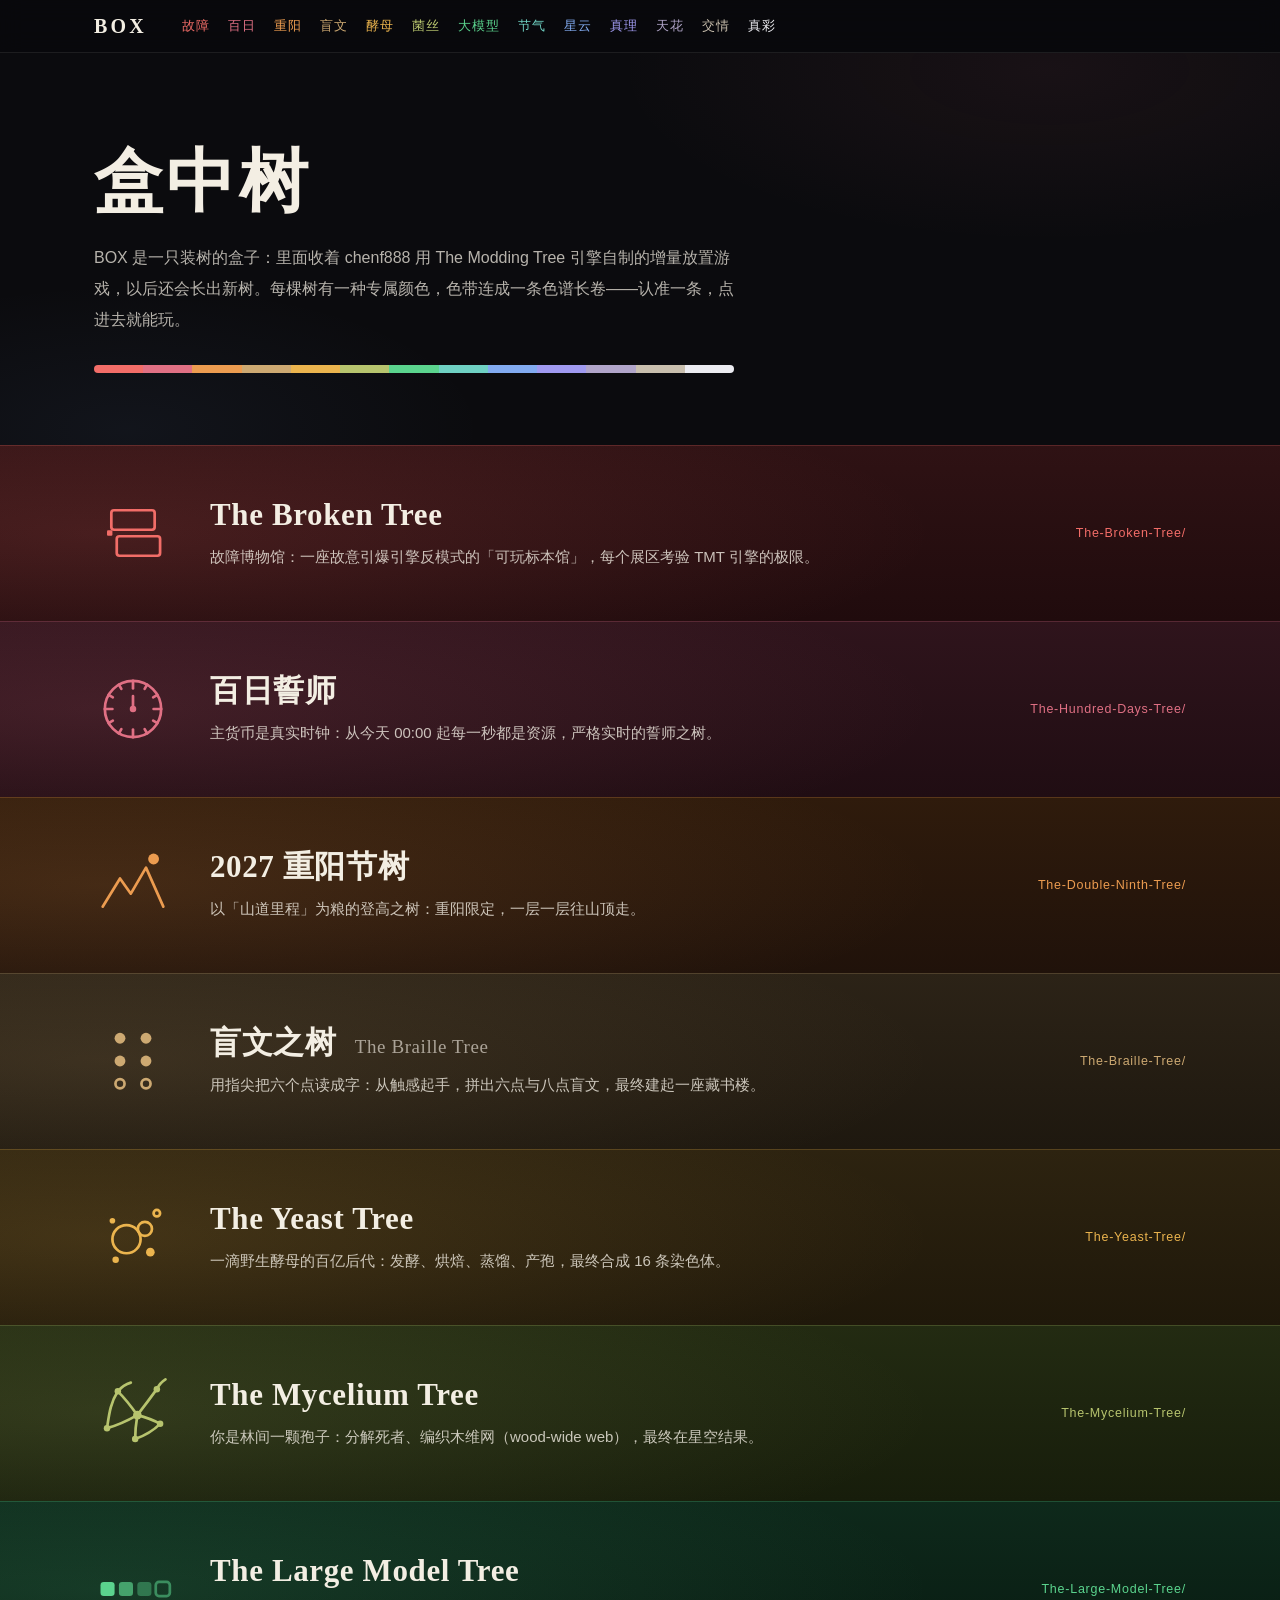
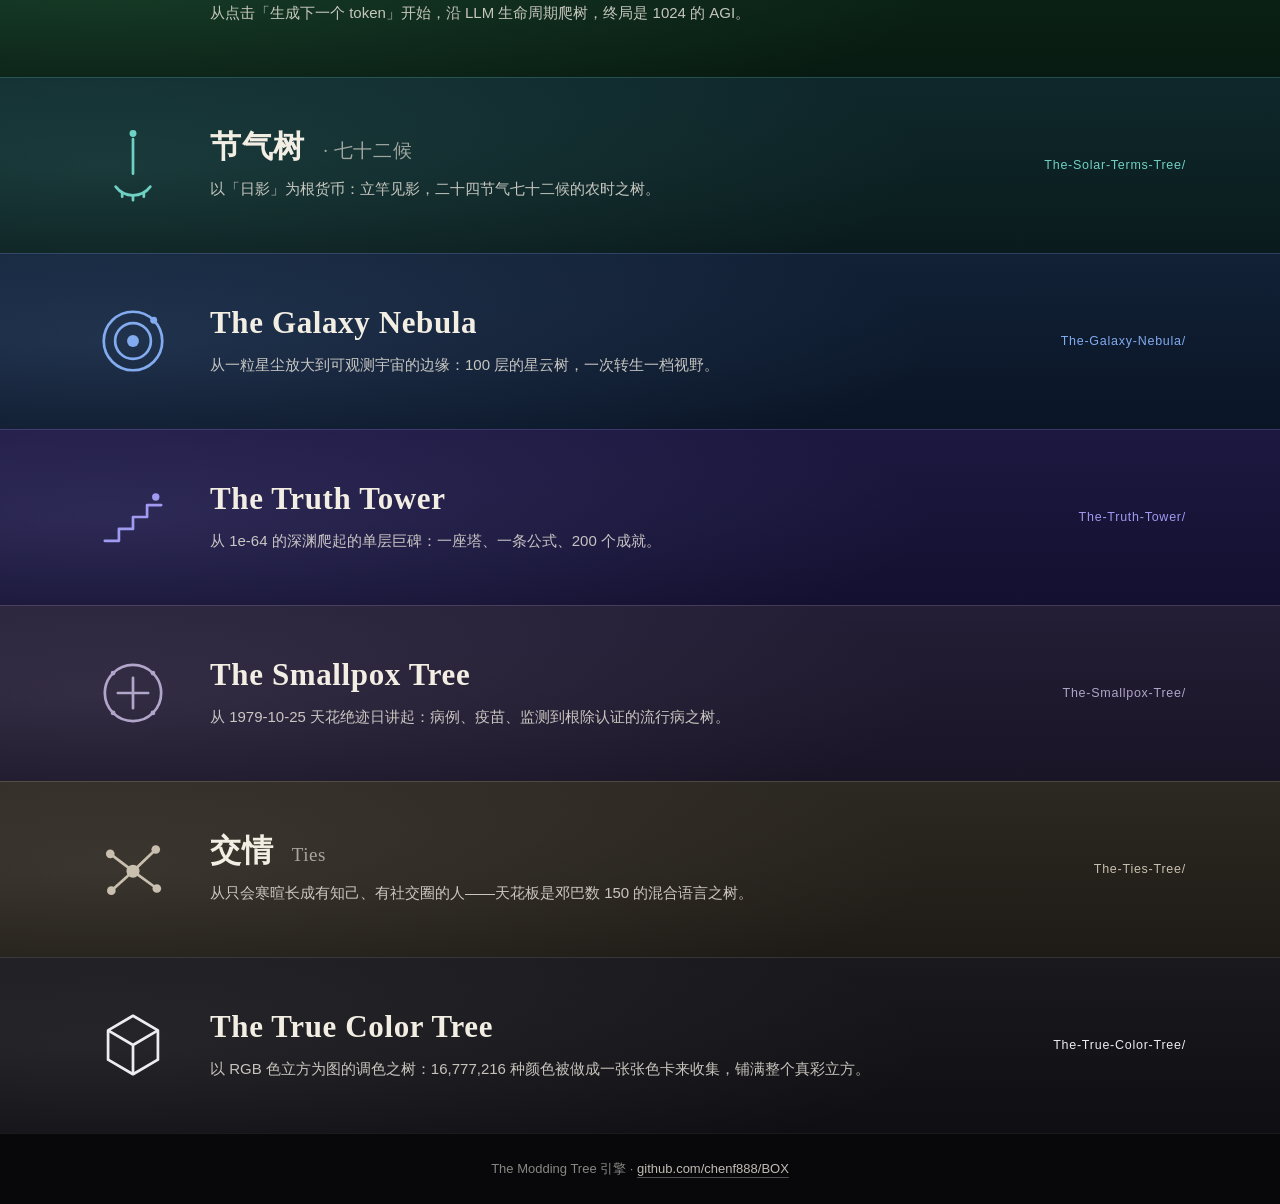
==== docs/index.html @ 4b1ca362 "Add navigation to the repository." ====
<!DOCTYPE html>
<html lang="zh-CN">
<head>
<meta charset="UTF-8">
<meta name="viewport" content="width=device-width, initial-scale=1">
<title>BOX · 盒中树</title>
<style>
  :root{
    --cream:#F3EEE3;
    --cream-80:rgba(243,238,227,.8);
    --cream-62:rgba(243,238,227,.62);
    --serif:Georgia,"Songti SC","STSong","SimSun",serif;
    --sans:"PingFang SC","Microsoft YaHei",sans-serif;
  }
  *{box-sizing:border-box}
  html{scroll-behavior:smooth}
  body{margin:0;background:#0B0B0E;color:var(--cream);font:400 16px/1.65 var(--sans);-webkit-font-smoothing:antialiased}
  a{color:inherit;text-decoration:none}
  .wrap{max-width:1180px;margin:0 auto;padding:0 44px}

  /* ── 顶部窄导航：BOX + 各树锚点，每项用该树色，排成一条迷你色谱 ── */
  .topnav{position:sticky;top:0;z-index:30;background:rgba(9,9,12,.86);-webkit-backdrop-filter:blur(12px);backdrop-filter:blur(12px);border-bottom:1px solid rgba(243,238,227,.09)}
  .topnav .wrap{display:flex;flex-wrap:wrap;align-items:center;padding-top:4px;padding-bottom:4px}
  .brand{font:600 20px/1 var(--serif);letter-spacing:.16em;padding:12px 18px 12px 0;margin-right:8px}
  .nv{display:inline-flex;align-items:center;min-height:44px;padding:0 9px;font-size:12.5px;letter-spacing:.08em;color:var(--ac)}
  .nv:hover{text-decoration:underline;text-underline-offset:7px;text-decoration-thickness:1.5px}

  /* ── 页头 ── */
  .hero{padding:92px 0 72px;background:
    radial-gradient(52% 68% at 82% 4%,rgba(224,112,132,.065),transparent 65%),
    radial-gradient(45% 60% at 10% 96%,rgba(130,171,240,.06),transparent 62%)}
  .hero h1{margin:0 0 22px;font:600 clamp(46px,5.4vw,78px)/1.08 var(--serif);letter-spacing:.05em}
  .hero .lead{max-width:640px;margin:0 0 30px;font-size:16px;line-height:1.95;color:rgba(243,238,227,.74)}
  .pal{display:flex;height:8px;max-width:640px;border-radius:4px;overflow:hidden}
  .pal i{flex:1;background:var(--ac)}

  /* ── 色谱长卷：全宽氛围带 ── */
  .band{position:relative;display:block;scroll-margin-top:70px;
    background:
      radial-gradient(105% 150% at 8% 50%,var(--glow),transparent 62%),
      linear-gradient(180deg,var(--bg1),var(--bg2));
    box-shadow:inset 0 1px 0 var(--edge)}
  .band::after{content:"";position:absolute;inset:0;opacity:0;transition:opacity .28s;
    background:linear-gradient(180deg,rgba(255,255,255,.06),rgba(255,255,255,0) 50%)}
  .band:hover::after,.band:focus-visible::after{opacity:1}
  .band:focus-visible{outline:2px solid var(--ac);outline-offset:-2px}
  .band .wrap{position:relative;z-index:1;display:flex;align-items:center;gap:38px;min-height:176px;padding-top:32px;padding-bottom:32px}
  .glyph{flex:none;width:78px;height:78px;color:var(--ac)}
  .glyph svg{display:block;width:100%;height:100%}
  .band .body{flex:1;min-width:0}
  .tt{display:block;margin:0;font:600 31px/1.22 var(--serif);letter-spacing:.02em;transition:color .25s}
  .band:hover .tt{color:var(--ac)}
  .tt .en{font-size:19px;font-weight:400;color:var(--cream-62);letter-spacing:.03em;margin-left:10px}
  .intro{display:block;max-width:700px;margin:9px 0 0;font-size:15px;line-height:1.8;color:var(--cream-80);overflow-wrap:break-word}
  .dir{flex:none;margin-left:14px;font-size:12.5px;letter-spacing:.06em;color:var(--ac)}

  /* ── 页脚 ── */
  .footer{border-top:1px solid rgba(243,238,227,.08);background:#08080B;padding:24px 0;text-align:center;font-size:13px;color:rgba(243,238,227,.55)}
  .footer a{color:rgba(243,238,227,.78);text-decoration:underline;text-underline-offset:4px;text-decoration-color:rgba(243,238,227,.3)}
  .footer a:hover{color:#fff}

  /* ── 各树专属色：--ac 树色 accent，--bg1/--bg2 深色变体底，--glow 氛围光 ── */
  .t-broken  {--ac:#F26D68;--bg1:#2F1214;--bg2:#200B0D;--glow:rgba(242,109,104,.16);--edge:rgba(242,109,104,.22)}
  .t-hundred {--ac:#E07084;--bg1:#2F141C;--bg2:#200D13;--glow:rgba(224,112,132,.15);--edge:rgba(224,112,132,.22)}
  .t-ninth   {--ac:#EC9C50;--bg1:#2F1B0C;--bg2:#20120A;--glow:rgba(236,156,80,.15);--edge:rgba(236,156,80,.22)}
  .t-braille {--ac:#CDA972;--bg1:#2C2317;--bg2:#1E180F;--glow:rgba(205,169,114,.14);--edge:rgba(205,169,114,.22)}
  .t-yeast   {--ac:#EBB44E;--bg1:#2D2310;--bg2:#1F180A;--glow:rgba(235,180,78,.15);--edge:rgba(235,180,78,.22)}
  .t-myc     {--ac:#B7C46E;--bg1:#232B12;--bg2:#171D0B;--glow:rgba(183,196,110,.14);--edge:rgba(183,196,110,.22)}
  .t-llm     {--ac:#5BD48E;--bg1:#0E291B;--bg2:#081A11;--glow:rgba(91,212,142,.14);--edge:rgba(91,212,142,.22)}
  .t-terms   {--ac:#6FD1C3;--bg1:#0F282B;--bg2:#0A1B1D;--glow:rgba(111,209,195,.14);--edge:rgba(111,209,195,.22)}
  .t-nebula  {--ac:#82ABF0;--bg1:#122136;--bg2:#0A1526;--glow:rgba(130,171,240,.16);--edge:rgba(130,171,240,.22)}
  .t-truth   {--ac:#A09AF0;--bg1:#1C1840;--bg2:#131030;--glow:rgba(160,154,240,.16);--edge:rgba(160,154,240,.22)}
  .t-smallpox{--ac:#B1A5C9;--bg1:#241E36;--bg2:#191426;--glow:rgba(177,165,201,.14);--edge:rgba(177,165,201,.22)}
  .t-ties    {--ac:#C9BFAE;--bg1:#2C2822;--bg2:#1E1B16;--glow:rgba(201,191,174,.13);--edge:rgba(201,191,174,.2)}
  .t-true    {--ac:#ECECF1;--bg1:#19191E;--bg2:#0F0F13;--glow:rgba(236,236,241,.08);--edge:rgba(236,236,241,.12)}

  /* ── 375：符号缩到 46px，路径落到文字下方，导航换行 ── */
  @media (max-width:640px){
    .wrap{padding:0 20px}
    .hero{padding:60px 0 48px}
    .hero h1{font-size:44px;margin-bottom:16px}
    .hero .lead{font-size:14.5px;line-height:1.85;margin-bottom:24px}
    .brand{padding:10px 12px 10px 0;margin-right:2px;font-size:18px}
    .nv{padding:0 7px;font-size:12px}
    .band{scroll-margin-top:110px}
    .band .wrap{display:grid;grid-template-columns:46px 1fr;column-gap:18px;row-gap:8px;align-items:start;min-height:0;padding-top:26px;padding-bottom:26px}
    .glyph{width:46px;height:46px;grid-row:1;grid-column:1;align-self:center}
    .band .body{grid-row:1;grid-column:2}
    .tt{font-size:22px}
    .tt .en{font-size:14px;margin-left:8px}
    .intro{font-size:14px;margin-top:7px;line-height:1.75}
    .dir{grid-column:2;grid-row:2;margin-left:0}
  }
  @media (prefers-reduced-motion:reduce){
    html{scroll-behavior:auto}
    *{transition:none!important}
  }
</style>
</head>
<body>

<nav class="topnav">
  <div class="wrap">
    <span class="brand">BOX</span>
    <a class="nv t-broken"   href="#broken">故障</a>
    <a class="nv t-hundred"  href="#hundred">百日</a>
    <a class="nv t-ninth"    href="#double-ninth">重阳</a>
    <a class="nv t-braille"  href="#braille">盲文</a>
    <a class="nv t-yeast"    href="#yeast">酵母</a>
    <a class="nv t-myc"      href="#mycelium">菌丝</a>
    <a class="nv t-llm"      href="#large-model">大模型</a>
    <a class="nv t-terms"    href="#solar-terms">节气</a>
    <a class="nv t-nebula"   href="#galaxy">星云</a>
    <a class="nv t-truth"    href="#truth-tower">真理</a>
    <a class="nv t-smallpox" href="#smallpox">天花</a>
    <a class="nv t-ties"     href="#ties">交情</a>
    <a class="nv t-true"     href="#true-color">真彩</a>
  </div>
</nav>

<main>
  <header class="hero">
    <div class="wrap">
      <h1>盒中树</h1>
      <p class="lead">BOX 是一只装树的盒子：里面收着 chenf888 用 The Modding Tree 引擎自制的增量放置游戏，以后还会长出新树。每棵树有一种专属颜色，色带连成一条色谱长卷——认准一条，点进去就能玩。</p>
      <div class="pal" aria-hidden="true">
        <i class="t-broken"></i><i class="t-hundred"></i><i class="t-ninth"></i><i class="t-braille"></i><i class="t-yeast"></i><i class="t-myc"></i><i class="t-llm"></i><i class="t-terms"></i><i class="t-nebula"></i><i class="t-truth"></i><i class="t-smallpox"></i><i class="t-ties"></i><i class="t-true"></i>
      </div>
    </div>
  </header>

  <a class="band t-broken" id="broken" href="The-Broken-Tree/">
    <div class="wrap">
      <span class="glyph" aria-hidden="true">
        <svg viewBox="0 0 72 72"><g fill="none" stroke="currentColor" stroke-width="2.5" stroke-linejoin="round"><rect x="16" y="15" width="40" height="18" rx="2.5"/><rect x="21" y="39" width="40" height="18" rx="2.5"/></g><rect x="12" y="33.5" width="5" height="5" rx="1" fill="currentColor"/></svg>
      </span>
      <span class="body">
        <span class="tt">The Broken Tree</span>
        <span class="intro">故障博物馆：一座故意引爆引擎反模式的「可玩标本馆」，每个展区考验 TMT 引擎的极限。</span>
      </span>
      <span class="dir">The-Broken-Tree/</span>
    </div>
  </a>

  <a class="band t-hundred" id="hundred" href="The-Hundred-Days-Tree/">
    <div class="wrap">
      <span class="glyph" aria-hidden="true">
        <svg viewBox="0 0 72 72"><g fill="none" stroke="currentColor" stroke-width="2.5" stroke-linecap="round"><circle cx="36" cy="36" r="26"/><line x1="36" y1="10" x2="36" y2="17"/><line x1="62" y1="36" x2="55" y2="36"/><line x1="36" y1="62" x2="36" y2="55"/><line x1="10" y1="36" x2="17" y2="36"/><line x1="36" y1="10" x2="36" y2="14.5" transform="rotate(30 36 36)"/><line x1="36" y1="10" x2="36" y2="14.5" transform="rotate(60 36 36)"/><line x1="36" y1="10" x2="36" y2="14.5" transform="rotate(120 36 36)"/><line x1="36" y1="10" x2="36" y2="14.5" transform="rotate(150 36 36)"/><line x1="36" y1="10" x2="36" y2="14.5" transform="rotate(210 36 36)"/><line x1="36" y1="10" x2="36" y2="14.5" transform="rotate(240 36 36)"/><line x1="36" y1="10" x2="36" y2="14.5" transform="rotate(300 36 36)"/><line x1="36" y1="10" x2="36" y2="14.5" transform="rotate(330 36 36)"/><line x1="36" y1="36" x2="36" y2="24"/></g><circle cx="36" cy="36" r="3" fill="currentColor"/></svg>
      </span>
      <span class="body">
        <span class="tt">百日誓师</span>
        <span class="intro">主货币是真实时钟：从今天 00:00 起每一秒都是资源，严格实时的誓师之树。</span>
      </span>
      <span class="dir">The-Hundred-Days-Tree/</span>
    </div>
  </a>

  <a class="band t-ninth" id="double-ninth" href="The-Double-Ninth-Tree/">
    <div class="wrap">
      <span class="glyph" aria-hidden="true">
        <svg viewBox="0 0 72 72"><path d="M8 56 L24 30 L34 44 L48 20 L64 56" fill="none" stroke="currentColor" stroke-width="2.5" stroke-linecap="round" stroke-linejoin="round"/><circle cx="55" cy="12" r="5" fill="currentColor"/></svg>
      </span>
      <span class="body">
        <span class="tt">2027 重阳节树</span>
        <span class="intro">以「山道里程」为粮的登高之树：重阳限定，一层一层往山顶走。</span>
      </span>
      <span class="dir">The-Double-Ninth-Tree/</span>
    </div>
  </a>

  <a class="band t-braille" id="braille" href="The-Braille-Tree/">
    <div class="wrap">
      <span class="glyph" aria-hidden="true">
        <svg viewBox="0 0 72 72"><g fill="currentColor"><circle cx="24" cy="15" r="5"/><circle cx="48" cy="15" r="5"/><circle cx="24" cy="36" r="5"/><circle cx="48" cy="36" r="5"/></g><g fill="none" stroke="currentColor" stroke-width="2.5"><circle cx="24" cy="57" r="4.2"/><circle cx="48" cy="57" r="4.2"/></g></svg>
      </span>
      <span class="body">
        <span class="tt">盲文之树 <span class="en">The Braille Tree</span></span>
        <span class="intro">用指尖把六个点读成字：从触感起手，拼出六点与八点盲文，最终建起一座藏书楼。</span>
      </span>
      <span class="dir">The-Braille-Tree/</span>
    </div>
  </a>

  <a class="band t-yeast" id="yeast" href="The-Yeast-Tree/">
    <div class="wrap">
      <span class="glyph" aria-hidden="true">
        <svg viewBox="0 0 72 72"><g fill="none" stroke="currentColor" stroke-width="2.5"><circle cx="30" cy="38" r="13"/><circle cx="47" cy="28.5" r="6.5"/><circle cx="58" cy="14" r="3"/></g><g fill="currentColor"><circle cx="52" cy="50" r="4"/><circle cx="20" cy="57" r="3"/><circle cx="17" cy="21" r="2.6"/></g></svg>
      </span>
      <span class="body">
        <span class="tt">The Yeast Tree</span>
        <span class="intro">一滴野生酵母的百亿后代：发酵、烘焙、蒸馏、产孢，最终合成 16 条染色体。</span>
      </span>
      <span class="dir">The-Yeast-Tree/</span>
    </div>
  </a>

  <a class="band t-myc" id="mycelium" href="The-Mycelium-Tree/">
    <div class="wrap">
      <span class="glyph" aria-hidden="true">
        <svg viewBox="0 0 72 72"><g fill="none" stroke="currentColor" stroke-width="2.5" stroke-linecap="round"><path d="M12 50 C14 37 15 27 22 16"/><path d="M12 50 Q24 47 40 38"/><path d="M22 16 Q31 25 40 38"/><path d="M40 38 Q50 25 58 14"/><path d="M40 38 Q52 41 61 46"/><path d="M61 46 Q52 55 38 60"/><path d="M38 60 Q38 50 40 38"/><path d="M22 16 Q27 10 34 8"/><path d="M58 14 Q61 8 66 5"/></g><g fill="currentColor"><circle cx="12" cy="50" r="3"/><circle cx="22" cy="16" r="3"/><circle cx="40" cy="38" r="4"/><circle cx="58" cy="14" r="3"/><circle cx="61" cy="46" r="3"/><circle cx="38" cy="60" r="3"/></g></svg>
      </span>
      <span class="body">
        <span class="tt">The Mycelium Tree</span>
        <span class="intro">你是林间一颗孢子：分解死者、编织木维网（wood-wide web），最终在星空结果。</span>
      </span>
      <span class="dir">The-Mycelium-Tree/</span>
    </div>
  </a>

  <a class="band t-llm" id="large-model" href="The-Large-Model-Tree/">
    <div class="wrap">
      <span class="glyph" aria-hidden="true">
        <svg viewBox="0 0 72 72"><g fill="currentColor"><rect x="6" y="29.5" width="13" height="13" rx="3"/><rect x="23" y="29.5" width="13" height="13" rx="3" opacity=".68"/><rect x="40" y="29.5" width="13" height="13" rx="3" opacity=".4"/></g><rect x="57" y="29.5" width="13" height="13" rx="3" fill="none" stroke="currentColor" stroke-width="2.5" opacity=".55"/></svg>
      </span>
      <span class="body">
        <span class="tt">The Large Model Tree</span>
        <span class="intro">从点击「生成下一个 token」开始，沿 LLM 生命周期爬树，终局是 1024 的 AGI。</span>
      </span>
      <span class="dir">The-Large-Model-Tree/</span>
    </div>
  </a>

  <a class="band t-terms" id="solar-terms" href="The-Solar-Terms-Tree/">
    <div class="wrap">
      <span class="glyph" aria-hidden="true">
        <svg viewBox="0 0 72 72"><circle cx="36" cy="7" r="3.2" fill="currentColor"/><g fill="none" stroke="currentColor" stroke-width="2.5" stroke-linecap="round"><path d="M36 12 V44"/><path d="M20 56 A20 20 0 0 0 52 56"/><path d="M26 61.3 V65.3 M36 64 V68.5 M46 61.3 V65.3"/></g></svg>
      </span>
      <span class="body">
        <span class="tt">节气树 <span class="en">· 七十二候</span></span>
        <span class="intro">以「日影」为根货币：立竿见影，二十四节气七十二候的农时之树。</span>
      </span>
      <span class="dir">The-Solar-Terms-Tree/</span>
    </div>
  </a>

  <a class="band t-nebula" id="galaxy" href="The-Galaxy-Nebula/">
    <div class="wrap">
      <span class="glyph" aria-hidden="true">
        <svg viewBox="0 0 72 72"><g fill="none" stroke="currentColor" stroke-width="2.5"><circle cx="36" cy="36" r="27"/><circle cx="36" cy="36" r="16.5"/></g><circle cx="36" cy="36" r="5.5" fill="currentColor"/><circle cx="55.1" cy="16.9" r="3.2" fill="currentColor"/></svg>
      </span>
      <span class="body">
        <span class="tt">The Galaxy Nebula</span>
        <span class="intro">从一粒星尘放大到可观测宇宙的边缘：100 层的星云树，一次转生一档视野。</span>
      </span>
      <span class="dir">The-Galaxy-Nebula/</span>
    </div>
  </a>

  <a class="band t-truth" id="truth-tower" href="The-Truth-Tower/">
    <div class="wrap">
      <span class="glyph" aria-hidden="true">
        <svg viewBox="0 0 72 72"><path d="M10 58 H23 V47 H36 V36 H49 V25 H62" fill="none" stroke="currentColor" stroke-width="2.5" stroke-linecap="round" stroke-linejoin="round"/><circle cx="57" cy="17.5" r="3.4" fill="currentColor"/></svg>
      </span>
      <span class="body">
        <span class="tt">The Truth Tower</span>
        <span class="intro">从 1e-64 的深渊爬起的单层巨碑：一座塔、一条公式、200 个成就。</span>
      </span>
      <span class="dir">The-Truth-Tower/</span>
    </div>
  </a>

  <a class="band t-smallpox" id="smallpox" href="The-Smallpox-Tree/">
    <div class="wrap">
      <span class="glyph" aria-hidden="true">
        <svg viewBox="0 0 72 72"><g fill="none" stroke="currentColor" stroke-width="2.5" stroke-linecap="round"><circle cx="36" cy="36" r="26"/><path d="M36 22 V50 M22 36 H50"/></g><g fill="currentColor"><circle cx="17.6" cy="17.6" r="2.2"/><circle cx="54.4" cy="17.6" r="2.2"/><circle cx="17.6" cy="54.4" r="2.2"/><circle cx="54.4" cy="54.4" r="2.2"/></g></svg>
      </span>
      <span class="body">
        <span class="tt">The Smallpox Tree</span>
        <span class="intro">从 1979-10-25 天花绝迹日讲起：病例、疫苗、监测到根除认证的流行病之树。</span>
      </span>
      <span class="dir">The-Smallpox-Tree/</span>
    </div>
  </a>

  <a class="band t-ties" id="ties" href="The-Ties-Tree/">
    <div class="wrap">
      <span class="glyph" aria-hidden="true">
        <svg viewBox="0 0 72 72"><g fill="none" stroke="currentColor" stroke-width="2.5" stroke-linecap="round"><path d="M36 38 L15 22 M36 38 L57 18 M36 38 L58 54 M36 38 L16 56"/></g><g fill="currentColor"><circle cx="36" cy="38" r="6"/><circle cx="15" cy="22" r="4"/><circle cx="57" cy="18" r="4"/><circle cx="58" cy="54" r="4"/><circle cx="16" cy="56" r="4"/></g></svg>
      </span>
      <span class="body">
        <span class="tt">交情 <span class="en">Ties</span></span>
        <span class="intro">从只会寒暄长成有知己、有社交圈的人——天花板是邓巴数 150 的混合语言之树。</span>
      </span>
      <span class="dir">The-Ties-Tree/</span>
    </div>
  </a>

  <a class="band t-true" id="true-color" href="The-True-Color-Tree/">
    <div class="wrap">
      <span class="glyph" aria-hidden="true">
        <svg viewBox="0 0 72 72"><g fill="none" stroke="currentColor" stroke-width="2.5" stroke-linejoin="round"><path d="M36 9 L59 22.5 V49.5 L36 63 L13 49.5 V22.5 Z"/><path d="M13 22.5 L36 36 L59 22.5 M36 36 V63"/></g></svg>
      </span>
      <span class="body">
        <span class="tt">The True Color Tree</span>
        <span class="intro">以 RGB 色立方为图的调色之树：16,777,216 种颜色被做成一张张色卡来收集，铺满整个真彩立方。</span>
      </span>
      <span class="dir">The-True-Color-Tree/</span>
    </div>
  </a>
</main>

<footer class="footer">
  <div class="wrap">The Modding Tree 引擎 · <a href="https://github.com/chenf888/BOX">github.com/chenf888/BOX</a></div>
</footer>

</body>
</html>
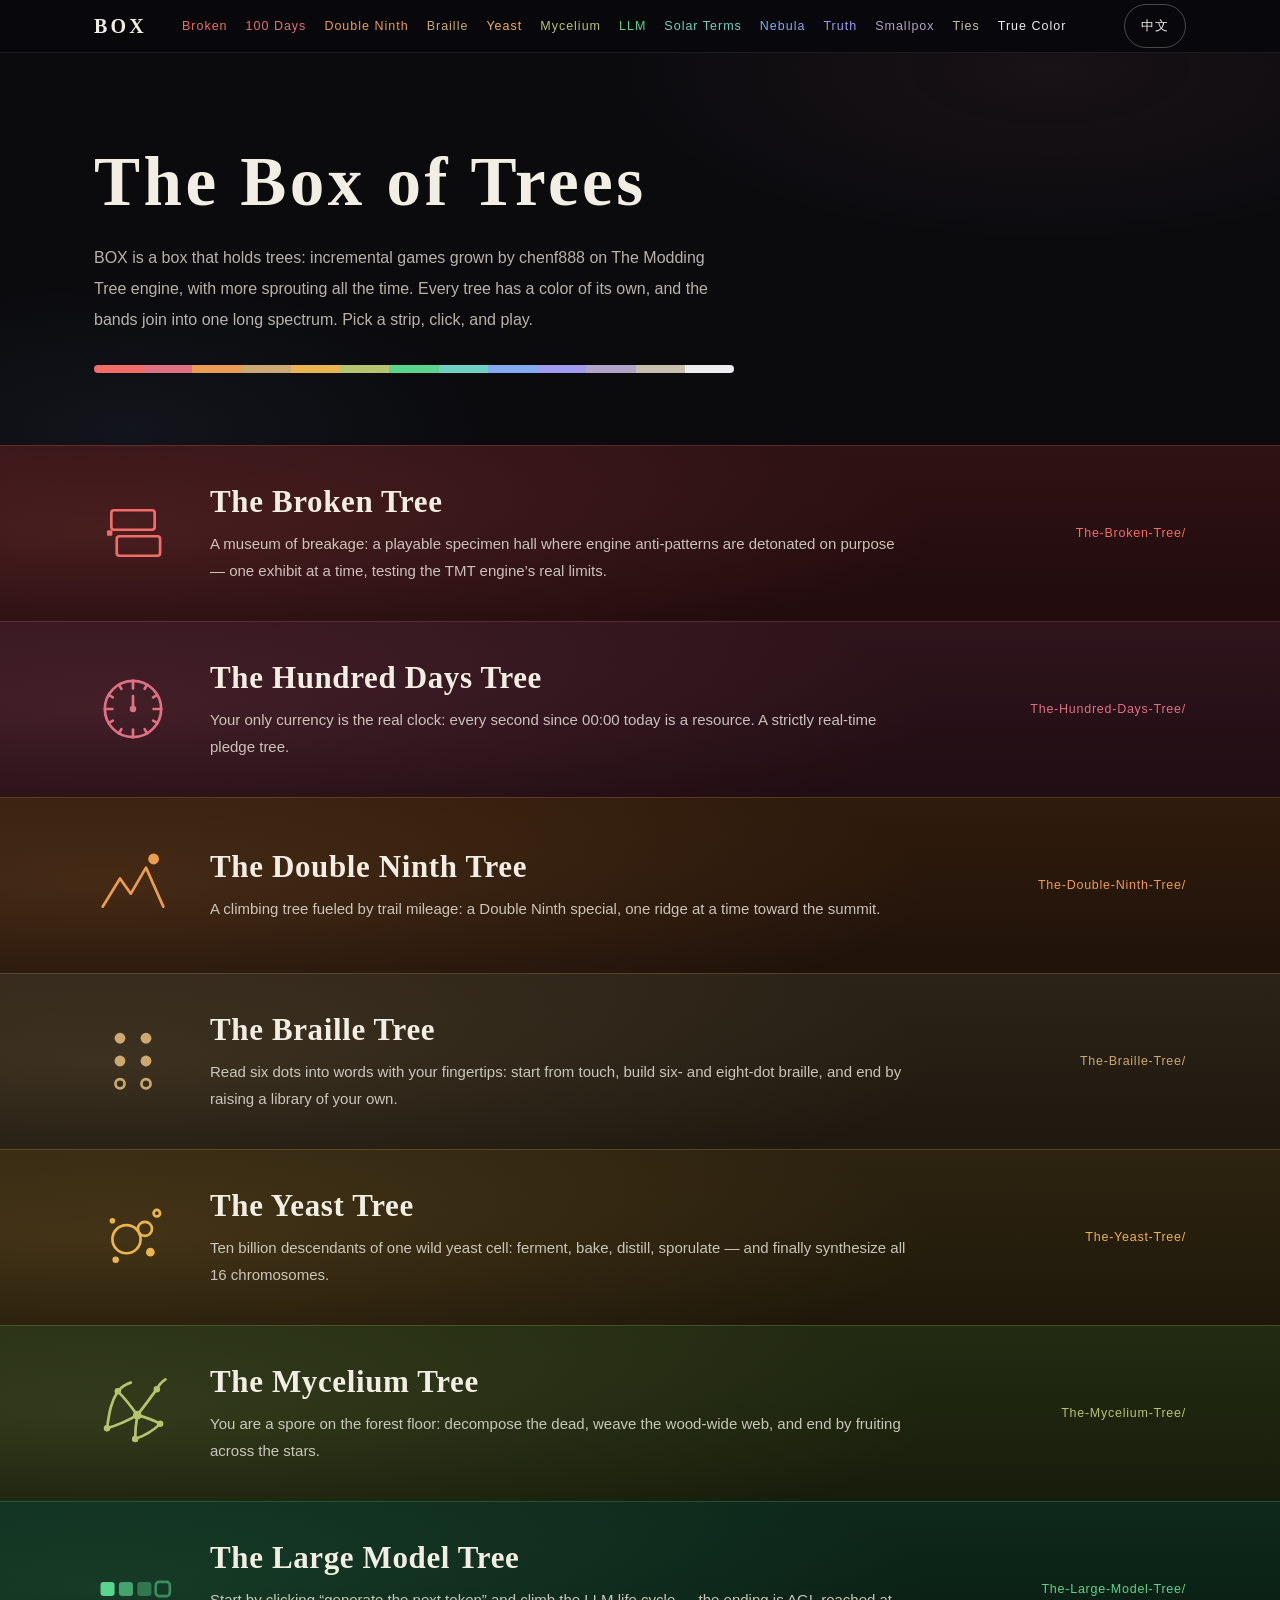
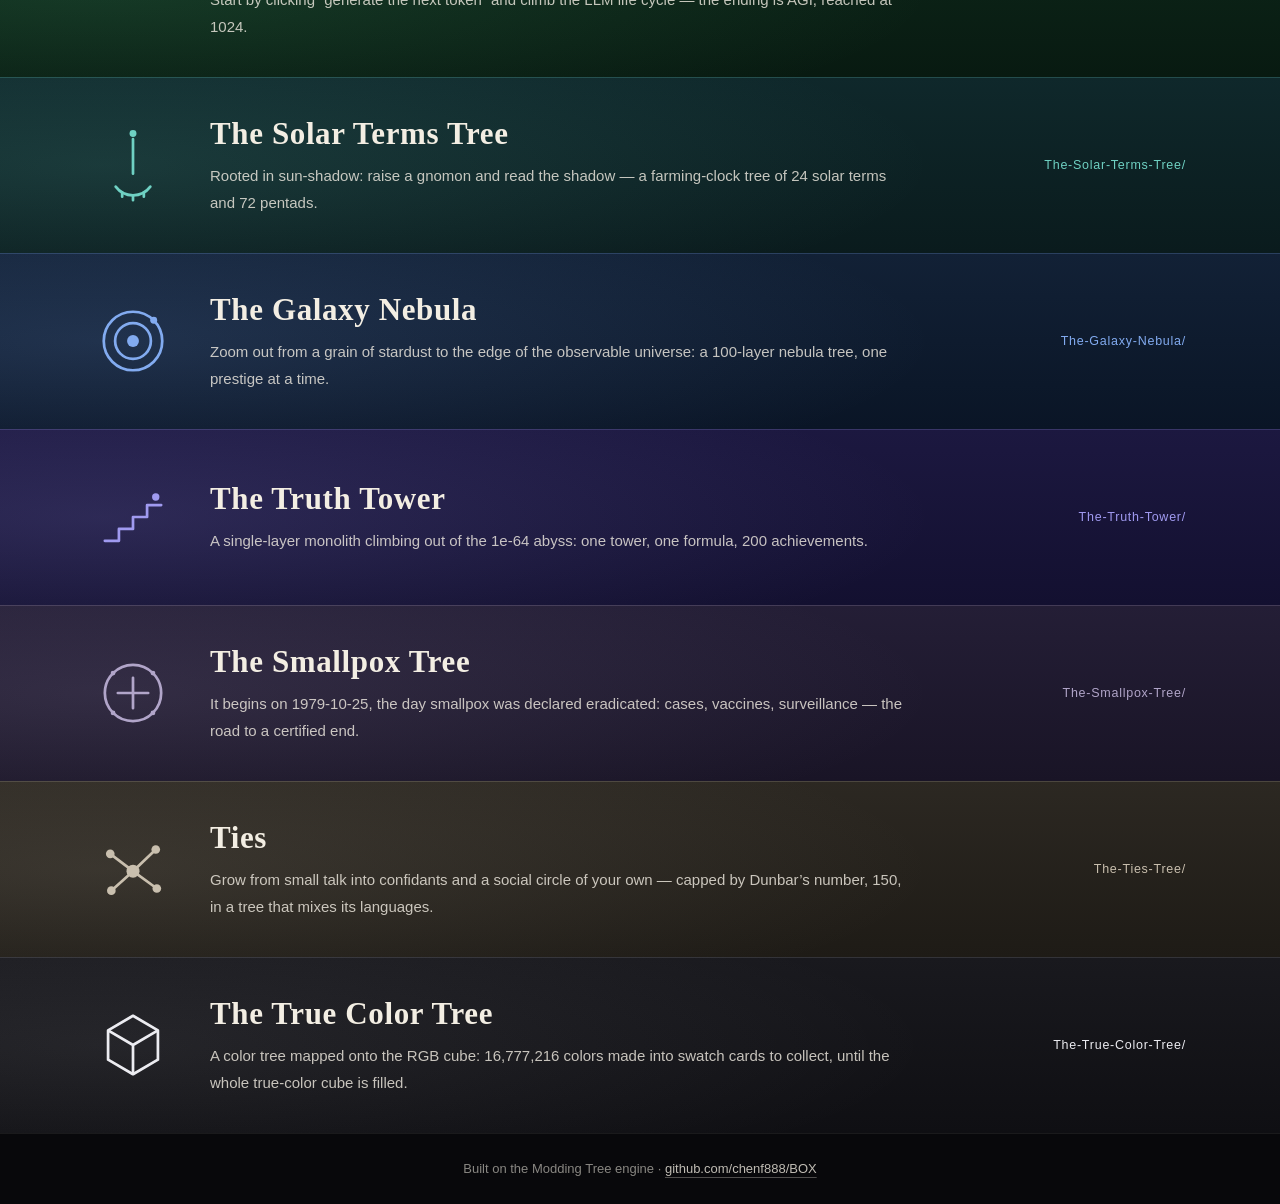
==== commit bd5ba6fb: "en" ====
--- a/docs/index.html
+++ b/docs/index.html
@@ -1,9 +1,10 @@
 <!DOCTYPE html>
-<html lang="zh-CN">
+<html lang="en">
 <head>
 <meta charset="UTF-8">
 <meta name="viewport" content="width=device-width, initial-scale=1">
-<title>BOX · 盒中树</title>
+<title>BOX · The Box of Trees</title>
+<script>(function(){var l=null;try{l=localStorage.getItem("box-lang")}catch(e){}document.documentElement.lang=l||"en"})();</script>
 <style>
   :root{
     --cream:#F3EEE3;
@@ -34,7 +35,7 @@
   .pal{display:flex;height:8px;max-width:640px;border-radius:4px;overflow:hidden}
   .pal i{flex:1;background:var(--ac)}
 
-  /* ── 色谱长卷：全宽氛围带 ── */
+  /* ── 色谱长卷：全宽氛围带（新增树时 href 固定为 /BOX/树目录名/，页面在 docs/ 下发布）── */
   .band{position:relative;display:block;scroll-margin-top:70px;
     background:
       radial-gradient(105% 150% at 8% 50%,var(--glow),transparent 62%),
@@ -53,6 +54,15 @@
   .tt .en{font-size:19px;font-weight:400;color:var(--cream-62);letter-spacing:.03em;margin-left:10px}
   .intro{display:block;max-width:700px;margin:9px 0 0;font-size:15px;line-height:1.8;color:var(--cream-80);overflow-wrap:break-word}
   .dir{flex:none;margin-left:14px;font-size:12.5px;letter-spacing:.06em;color:var(--ac)}
+
+  /* ── 中英双语：默认中文（.z 显 / .e 隐），html[lang="en"] 时对调；右上角切换按钮 ── */
+  .e{display:none}
+  html[lang="en"] .z{display:none}
+  html[lang="en"] .e{display:inline}
+  html[lang="en"] .tt .en{display:none}
+  .lang{margin-left:auto;flex:none;align-self:center;min-height:44px;padding:0 16px;border:1px solid rgba(243,238,227,.28);border-radius:999px;background:transparent;color:var(--cream);font:500 12.5px/1 var(--sans);letter-spacing:.1em;cursor:pointer}
+  .lang:hover{border-color:rgba(243,238,227,.62)}
+  .lang:focus-visible{outline:2px solid var(--cream-62);outline-offset:2px}
 
   /* ── 页脚 ── */
   .footer{border-top:1px solid rgba(243,238,227,.08);background:#08080B;padding:24px 0;text-align:center;font-size:13px;color:rgba(243,238,227,.55)}
@@ -102,197 +112,198 @@
 <nav class="topnav">
   <div class="wrap">
     <span class="brand">BOX</span>
-    <a class="nv t-broken"   href="#broken">故障</a>
-    <a class="nv t-hundred"  href="#hundred">百日</a>
-    <a class="nv t-ninth"    href="#double-ninth">重阳</a>
-    <a class="nv t-braille"  href="#braille">盲文</a>
-    <a class="nv t-yeast"    href="#yeast">酵母</a>
-    <a class="nv t-myc"      href="#mycelium">菌丝</a>
-    <a class="nv t-llm"      href="#large-model">大模型</a>
-    <a class="nv t-terms"    href="#solar-terms">节气</a>
-    <a class="nv t-nebula"   href="#galaxy">星云</a>
-    <a class="nv t-truth"    href="#truth-tower">真理</a>
-    <a class="nv t-smallpox" href="#smallpox">天花</a>
-    <a class="nv t-ties"     href="#ties">交情</a>
-    <a class="nv t-true"     href="#true-color">真彩</a>
+    <a class="nv t-broken"   href="#broken"><span class="z">故障</span><span class="e">Broken</span></a>
+    <a class="nv t-hundred"  href="#hundred"><span class="z">百日</span><span class="e">100 Days</span></a>
+    <a class="nv t-ninth"    href="#double-ninth"><span class="z">重阳</span><span class="e">Double Ninth</span></a>
+    <a class="nv t-braille"  href="#braille"><span class="z">盲文</span><span class="e">Braille</span></a>
+    <a class="nv t-yeast"    href="#yeast"><span class="z">酵母</span><span class="e">Yeast</span></a>
+    <a class="nv t-myc"      href="#mycelium"><span class="z">菌丝</span><span class="e">Mycelium</span></a>
+    <a class="nv t-llm"      href="#large-model"><span class="z">大模型</span><span class="e">LLM</span></a>
+    <a class="nv t-terms"    href="#solar-terms"><span class="z">节气</span><span class="e">Solar Terms</span></a>
+    <a class="nv t-nebula"   href="#galaxy"><span class="z">星云</span><span class="e">Nebula</span></a>
+    <a class="nv t-truth"    href="#truth-tower"><span class="z">真理</span><span class="e">Truth</span></a>
+    <a class="nv t-smallpox" href="#smallpox"><span class="z">天花</span><span class="e">Smallpox</span></a>
+    <a class="nv t-ties"     href="#ties"><span class="z">交情</span><span class="e">Ties</span></a>
+    <a class="nv t-true"     href="#true-color"><span class="z">真彩</span><span class="e">True Color</span></a>
+    <button class="lang" id="langbtn" type="button" aria-label="切换语言 Switch language"><span class="z">EN</span><span class="e">中文</span></button>
   </div>
 </nav>
 
 <main>
   <header class="hero">
     <div class="wrap">
-      <h1>盒中树</h1>
-      <p class="lead">BOX 是一只装树的盒子：里面收着 chenf888 用 The Modding Tree 引擎自制的增量放置游戏，以后还会长出新树。每棵树有一种专属颜色，色带连成一条色谱长卷——认准一条，点进去就能玩。</p>
+      <h1><span class="z">盒中树</span><span class="e">The Box of Trees</span></h1>
+      <p class="lead"><span class="z">BOX 是一只装树的盒子：里面收着 chenf888 用 The Modding Tree 引擎自制的增量放置游戏，以后还会长出新树。每棵树有一种专属颜色，色带连成一条色谱长卷——认准一条，点进去就能玩。</span><span class="e">BOX is a box that holds trees: incremental games grown by chenf888 on The Modding Tree engine, with more sprouting all the time. Every tree has a color of its own, and the bands join into one long spectrum. Pick a strip, click, and play.</span></p>
       <div class="pal" aria-hidden="true">
         <i class="t-broken"></i><i class="t-hundred"></i><i class="t-ninth"></i><i class="t-braille"></i><i class="t-yeast"></i><i class="t-myc"></i><i class="t-llm"></i><i class="t-terms"></i><i class="t-nebula"></i><i class="t-truth"></i><i class="t-smallpox"></i><i class="t-ties"></i><i class="t-true"></i>
       </div>
     </div>
   </header>
 
-  <a class="band t-broken" id="broken" href="The-Broken-Tree/">
+  <a class="band t-broken" id="broken" href="/BOX/The-Broken-Tree/">
     <div class="wrap">
       <span class="glyph" aria-hidden="true">
         <svg viewBox="0 0 72 72"><g fill="none" stroke="currentColor" stroke-width="2.5" stroke-linejoin="round"><rect x="16" y="15" width="40" height="18" rx="2.5"/><rect x="21" y="39" width="40" height="18" rx="2.5"/></g><rect x="12" y="33.5" width="5" height="5" rx="1" fill="currentColor"/></svg>
       </span>
       <span class="body">
-        <span class="tt">The Broken Tree</span>
-        <span class="intro">故障博物馆：一座故意引爆引擎反模式的「可玩标本馆」，每个展区考验 TMT 引擎的极限。</span>
+        <span class="tt"><span class="z">The Broken Tree</span><span class="e">The Broken Tree</span></span>
+        <span class="intro"><span class="z">故障博物馆：一座故意引爆引擎反模式的「可玩标本馆」，每个展区考验 TMT 引擎的极限。</span><span class="e">A museum of breakage: a playable specimen hall where engine anti-patterns are detonated on purpose — one exhibit at a time, testing the TMT engine’s real limits.</span></span>
       </span>
       <span class="dir">The-Broken-Tree/</span>
     </div>
   </a>
 
-  <a class="band t-hundred" id="hundred" href="The-Hundred-Days-Tree/">
+  <a class="band t-hundred" id="hundred" href="/BOX/The-Hundred-Days-Tree/">
     <div class="wrap">
       <span class="glyph" aria-hidden="true">
         <svg viewBox="0 0 72 72"><g fill="none" stroke="currentColor" stroke-width="2.5" stroke-linecap="round"><circle cx="36" cy="36" r="26"/><line x1="36" y1="10" x2="36" y2="17"/><line x1="62" y1="36" x2="55" y2="36"/><line x1="36" y1="62" x2="36" y2="55"/><line x1="10" y1="36" x2="17" y2="36"/><line x1="36" y1="10" x2="36" y2="14.5" transform="rotate(30 36 36)"/><line x1="36" y1="10" x2="36" y2="14.5" transform="rotate(60 36 36)"/><line x1="36" y1="10" x2="36" y2="14.5" transform="rotate(120 36 36)"/><line x1="36" y1="10" x2="36" y2="14.5" transform="rotate(150 36 36)"/><line x1="36" y1="10" x2="36" y2="14.5" transform="rotate(210 36 36)"/><line x1="36" y1="10" x2="36" y2="14.5" transform="rotate(240 36 36)"/><line x1="36" y1="10" x2="36" y2="14.5" transform="rotate(300 36 36)"/><line x1="36" y1="10" x2="36" y2="14.5" transform="rotate(330 36 36)"/><line x1="36" y1="36" x2="36" y2="24"/></g><circle cx="36" cy="36" r="3" fill="currentColor"/></svg>
       </span>
       <span class="body">
-        <span class="tt">百日誓师</span>
-        <span class="intro">主货币是真实时钟：从今天 00:00 起每一秒都是资源，严格实时的誓师之树。</span>
+        <span class="tt"><span class="z">百日誓师</span> <span class="en">The Hundred Days Tree</span><span class="e">The Hundred Days Tree</span></span>
+        <span class="intro"><span class="z">主货币是真实时钟：从今天 00:00 起每一秒都是资源，严格实时的誓师之树。</span><span class="e">Your only currency is the real clock: every second since 00:00 today is a resource. A strictly real-time pledge tree.</span></span>
       </span>
       <span class="dir">The-Hundred-Days-Tree/</span>
     </div>
   </a>
 
-  <a class="band t-ninth" id="double-ninth" href="The-Double-Ninth-Tree/">
+  <a class="band t-ninth" id="double-ninth" href="/BOX/The-Double-Ninth-Tree/">
     <div class="wrap">
       <span class="glyph" aria-hidden="true">
         <svg viewBox="0 0 72 72"><path d="M8 56 L24 30 L34 44 L48 20 L64 56" fill="none" stroke="currentColor" stroke-width="2.5" stroke-linecap="round" stroke-linejoin="round"/><circle cx="55" cy="12" r="5" fill="currentColor"/></svg>
       </span>
       <span class="body">
-        <span class="tt">2027 重阳节树</span>
-        <span class="intro">以「山道里程」为粮的登高之树：重阳限定，一层一层往山顶走。</span>
+        <span class="tt"><span class="z">2027 重阳节树</span> <span class="en">The Double Ninth Tree</span><span class="e">The Double Ninth Tree</span></span>
+        <span class="intro"><span class="z">以「山道里程」为粮的登高之树：重阳限定，一层一层往山顶走。</span><span class="e">A climbing tree fueled by trail mileage: a Double Ninth special, one ridge at a time toward the summit.</span></span>
       </span>
       <span class="dir">The-Double-Ninth-Tree/</span>
     </div>
   </a>
 
-  <a class="band t-braille" id="braille" href="The-Braille-Tree/">
+  <a class="band t-braille" id="braille" href="/BOX/The-Braille-Tree/">
     <div class="wrap">
       <span class="glyph" aria-hidden="true">
         <svg viewBox="0 0 72 72"><g fill="currentColor"><circle cx="24" cy="15" r="5"/><circle cx="48" cy="15" r="5"/><circle cx="24" cy="36" r="5"/><circle cx="48" cy="36" r="5"/></g><g fill="none" stroke="currentColor" stroke-width="2.5"><circle cx="24" cy="57" r="4.2"/><circle cx="48" cy="57" r="4.2"/></g></svg>
       </span>
       <span class="body">
-        <span class="tt">盲文之树 <span class="en">The Braille Tree</span></span>
-        <span class="intro">用指尖把六个点读成字：从触感起手，拼出六点与八点盲文，最终建起一座藏书楼。</span>
+        <span class="tt"><span class="z">盲文之树</span> <span class="en">The Braille Tree</span><span class="e">The Braille Tree</span></span>
+        <span class="intro"><span class="z">用指尖把六个点读成字：从触感起手，拼出六点与八点盲文，最终建起一座藏书楼。</span><span class="e">Read six dots into words with your fingertips: start from touch, build six- and eight-dot braille, and end by raising a library of your own.</span></span>
       </span>
       <span class="dir">The-Braille-Tree/</span>
     </div>
   </a>
 
-  <a class="band t-yeast" id="yeast" href="The-Yeast-Tree/">
+  <a class="band t-yeast" id="yeast" href="/BOX/The-Yeast-Tree/">
     <div class="wrap">
       <span class="glyph" aria-hidden="true">
         <svg viewBox="0 0 72 72"><g fill="none" stroke="currentColor" stroke-width="2.5"><circle cx="30" cy="38" r="13"/><circle cx="47" cy="28.5" r="6.5"/><circle cx="58" cy="14" r="3"/></g><g fill="currentColor"><circle cx="52" cy="50" r="4"/><circle cx="20" cy="57" r="3"/><circle cx="17" cy="21" r="2.6"/></g></svg>
       </span>
       <span class="body">
-        <span class="tt">The Yeast Tree</span>
-        <span class="intro">一滴野生酵母的百亿后代：发酵、烘焙、蒸馏、产孢，最终合成 16 条染色体。</span>
+        <span class="tt"><span class="z">The Yeast Tree</span><span class="e">The Yeast Tree</span></span>
+        <span class="intro"><span class="z">一滴野生酵母的百亿后代：发酵、烘焙、蒸馏、产孢，最终合成 16 条染色体。</span><span class="e">Ten billion descendants of one wild yeast cell: ferment, bake, distill, sporulate — and finally synthesize all 16 chromosomes.</span></span>
       </span>
       <span class="dir">The-Yeast-Tree/</span>
     </div>
   </a>
 
-  <a class="band t-myc" id="mycelium" href="The-Mycelium-Tree/">
+  <a class="band t-myc" id="mycelium" href="/BOX/The-Mycelium-Tree/">
     <div class="wrap">
       <span class="glyph" aria-hidden="true">
         <svg viewBox="0 0 72 72"><g fill="none" stroke="currentColor" stroke-width="2.5" stroke-linecap="round"><path d="M12 50 C14 37 15 27 22 16"/><path d="M12 50 Q24 47 40 38"/><path d="M22 16 Q31 25 40 38"/><path d="M40 38 Q50 25 58 14"/><path d="M40 38 Q52 41 61 46"/><path d="M61 46 Q52 55 38 60"/><path d="M38 60 Q38 50 40 38"/><path d="M22 16 Q27 10 34 8"/><path d="M58 14 Q61 8 66 5"/></g><g fill="currentColor"><circle cx="12" cy="50" r="3"/><circle cx="22" cy="16" r="3"/><circle cx="40" cy="38" r="4"/><circle cx="58" cy="14" r="3"/><circle cx="61" cy="46" r="3"/><circle cx="38" cy="60" r="3"/></g></svg>
       </span>
       <span class="body">
-        <span class="tt">The Mycelium Tree</span>
-        <span class="intro">你是林间一颗孢子：分解死者、编织木维网（wood-wide web），最终在星空结果。</span>
+        <span class="tt"><span class="z">The Mycelium Tree</span><span class="e">The Mycelium Tree</span></span>
+        <span class="intro"><span class="z">你是林间一颗孢子：分解死者、编织木维网（wood-wide web），最终在星空结果。</span><span class="e">You are a spore on the forest floor: decompose the dead, weave the wood-wide web, and end by fruiting across the stars.</span></span>
       </span>
       <span class="dir">The-Mycelium-Tree/</span>
     </div>
   </a>
 
-  <a class="band t-llm" id="large-model" href="The-Large-Model-Tree/">
+  <a class="band t-llm" id="large-model" href="/BOX/The-Large-Model-Tree/">
     <div class="wrap">
       <span class="glyph" aria-hidden="true">
         <svg viewBox="0 0 72 72"><g fill="currentColor"><rect x="6" y="29.5" width="13" height="13" rx="3"/><rect x="23" y="29.5" width="13" height="13" rx="3" opacity=".68"/><rect x="40" y="29.5" width="13" height="13" rx="3" opacity=".4"/></g><rect x="57" y="29.5" width="13" height="13" rx="3" fill="none" stroke="currentColor" stroke-width="2.5" opacity=".55"/></svg>
       </span>
       <span class="body">
-        <span class="tt">The Large Model Tree</span>
-        <span class="intro">从点击「生成下一个 token」开始，沿 LLM 生命周期爬树，终局是 1024 的 AGI。</span>
+        <span class="tt"><span class="z">The Large Model Tree</span><span class="e">The Large Model Tree</span></span>
+        <span class="intro"><span class="z">从点击「生成下一个 token」开始，沿 LLM 生命周期爬树，终局是 1024 的 AGI。</span><span class="e">Start by clicking “generate the next token” and climb the LLM life cycle — the ending is AGI, reached at 1024.</span></span>
       </span>
       <span class="dir">The-Large-Model-Tree/</span>
     </div>
   </a>
 
-  <a class="band t-terms" id="solar-terms" href="The-Solar-Terms-Tree/">
+  <a class="band t-terms" id="solar-terms" href="/BOX/The-Solar-Terms-Tree/">
     <div class="wrap">
       <span class="glyph" aria-hidden="true">
         <svg viewBox="0 0 72 72"><circle cx="36" cy="7" r="3.2" fill="currentColor"/><g fill="none" stroke="currentColor" stroke-width="2.5" stroke-linecap="round"><path d="M36 12 V44"/><path d="M20 56 A20 20 0 0 0 52 56"/><path d="M26 61.3 V65.3 M36 64 V68.5 M46 61.3 V65.3"/></g></svg>
       </span>
       <span class="body">
-        <span class="tt">节气树 <span class="en">· 七十二候</span></span>
-        <span class="intro">以「日影」为根货币：立竿见影，二十四节气七十二候的农时之树。</span>
+        <span class="tt"><span class="z">节气树</span> <span class="en">· 七十二候</span><span class="e">The Solar Terms Tree</span></span>
+        <span class="intro"><span class="z">以「日影」为根货币：立竿见影，二十四节气七十二候的农时之树。</span><span class="e">Rooted in sun-shadow: raise a gnomon and read the shadow — a farming-clock tree of 24 solar terms and 72 pentads.</span></span>
       </span>
       <span class="dir">The-Solar-Terms-Tree/</span>
     </div>
   </a>
 
-  <a class="band t-nebula" id="galaxy" href="The-Galaxy-Nebula/">
+  <a class="band t-nebula" id="galaxy" href="/BOX/The-Galaxy-Nebula/">
     <div class="wrap">
       <span class="glyph" aria-hidden="true">
         <svg viewBox="0 0 72 72"><g fill="none" stroke="currentColor" stroke-width="2.5"><circle cx="36" cy="36" r="27"/><circle cx="36" cy="36" r="16.5"/></g><circle cx="36" cy="36" r="5.5" fill="currentColor"/><circle cx="55.1" cy="16.9" r="3.2" fill="currentColor"/></svg>
       </span>
       <span class="body">
-        <span class="tt">The Galaxy Nebula</span>
-        <span class="intro">从一粒星尘放大到可观测宇宙的边缘：100 层的星云树，一次转生一档视野。</span>
+        <span class="tt"><span class="z">The Galaxy Nebula</span><span class="e">The Galaxy Nebula</span></span>
+        <span class="intro"><span class="z">从一粒星尘放大到可观测宇宙的边缘：100 层的星云树，一次转生一档视野。</span><span class="e">Zoom out from a grain of stardust to the edge of the observable universe: a 100-layer nebula tree, one prestige at a time.</span></span>
       </span>
       <span class="dir">The-Galaxy-Nebula/</span>
     </div>
   </a>
 
-  <a class="band t-truth" id="truth-tower" href="The-Truth-Tower/">
+  <a class="band t-truth" id="truth-tower" href="/BOX/The-Truth-Tower/">
     <div class="wrap">
       <span class="glyph" aria-hidden="true">
         <svg viewBox="0 0 72 72"><path d="M10 58 H23 V47 H36 V36 H49 V25 H62" fill="none" stroke="currentColor" stroke-width="2.5" stroke-linecap="round" stroke-linejoin="round"/><circle cx="57" cy="17.5" r="3.4" fill="currentColor"/></svg>
       </span>
       <span class="body">
-        <span class="tt">The Truth Tower</span>
-        <span class="intro">从 1e-64 的深渊爬起的单层巨碑：一座塔、一条公式、200 个成就。</span>
+        <span class="tt"><span class="z">The Truth Tower</span><span class="e">The Truth Tower</span></span>
+        <span class="intro"><span class="z">从 1e-64 的深渊爬起的单层巨碑：一座塔、一条公式、200 个成就。</span><span class="e">A single-layer monolith climbing out of the 1e-64 abyss: one tower, one formula, 200 achievements.</span></span>
       </span>
       <span class="dir">The-Truth-Tower/</span>
     </div>
   </a>
 
-  <a class="band t-smallpox" id="smallpox" href="The-Smallpox-Tree/">
+  <a class="band t-smallpox" id="smallpox" href="/BOX/The-Smallpox-Tree/">
     <div class="wrap">
       <span class="glyph" aria-hidden="true">
         <svg viewBox="0 0 72 72"><g fill="none" stroke="currentColor" stroke-width="2.5" stroke-linecap="round"><circle cx="36" cy="36" r="26"/><path d="M36 22 V50 M22 36 H50"/></g><g fill="currentColor"><circle cx="17.6" cy="17.6" r="2.2"/><circle cx="54.4" cy="17.6" r="2.2"/><circle cx="17.6" cy="54.4" r="2.2"/><circle cx="54.4" cy="54.4" r="2.2"/></g></svg>
       </span>
       <span class="body">
-        <span class="tt">The Smallpox Tree</span>
-        <span class="intro">从 1979-10-25 天花绝迹日讲起：病例、疫苗、监测到根除认证的流行病之树。</span>
+        <span class="tt"><span class="z">The Smallpox Tree</span><span class="e">The Smallpox Tree</span></span>
+        <span class="intro"><span class="z">从 1979-10-25 天花绝迹日讲起：病例、疫苗、监测到根除认证的流行病之树。</span><span class="e">It begins on 1979-10-25, the day smallpox was declared eradicated: cases, vaccines, surveillance — the road to a certified end.</span></span>
       </span>
       <span class="dir">The-Smallpox-Tree/</span>
     </div>
   </a>
 
-  <a class="band t-ties" id="ties" href="The-Ties-Tree/">
+  <a class="band t-ties" id="ties" href="/BOX/The-Ties-Tree/">
     <div class="wrap">
       <span class="glyph" aria-hidden="true">
         <svg viewBox="0 0 72 72"><g fill="none" stroke="currentColor" stroke-width="2.5" stroke-linecap="round"><path d="M36 38 L15 22 M36 38 L57 18 M36 38 L58 54 M36 38 L16 56"/></g><g fill="currentColor"><circle cx="36" cy="38" r="6"/><circle cx="15" cy="22" r="4"/><circle cx="57" cy="18" r="4"/><circle cx="58" cy="54" r="4"/><circle cx="16" cy="56" r="4"/></g></svg>
       </span>
       <span class="body">
-        <span class="tt">交情 <span class="en">Ties</span></span>
-        <span class="intro">从只会寒暄长成有知己、有社交圈的人——天花板是邓巴数 150 的混合语言之树。</span>
+        <span class="tt"><span class="z">交情</span> <span class="en">Ties</span><span class="e">Ties</span></span>
+        <span class="intro"><span class="z">从只会寒暄长成有知己、有社交圈的人——天花板是邓巴数 150 的混合语言之树。</span><span class="e">Grow from small talk into confidants and a social circle of your own — capped by Dunbar’s number, 150, in a tree that mixes its languages.</span></span>
       </span>
       <span class="dir">The-Ties-Tree/</span>
     </div>
   </a>
 
-  <a class="band t-true" id="true-color" href="The-True-Color-Tree/">
+  <a class="band t-true" id="true-color" href="/BOX/The-True-Color-Tree/">
     <div class="wrap">
       <span class="glyph" aria-hidden="true">
         <svg viewBox="0 0 72 72"><g fill="none" stroke="currentColor" stroke-width="2.5" stroke-linejoin="round"><path d="M36 9 L59 22.5 V49.5 L36 63 L13 49.5 V22.5 Z"/><path d="M13 22.5 L36 36 L59 22.5 M36 36 V63"/></g></svg>
       </span>
       <span class="body">
-        <span class="tt">The True Color Tree</span>
-        <span class="intro">以 RGB 色立方为图的调色之树：16,777,216 种颜色被做成一张张色卡来收集，铺满整个真彩立方。</span>
+        <span class="tt"><span class="z">The True Color Tree</span><span class="e">The True Color Tree</span></span>
+        <span class="intro"><span class="z">以 RGB 色立方为图的调色之树：16,777,216 种颜色被做成一张张色卡来收集，铺满整个真彩立方。</span><span class="e">A color tree mapped onto the RGB cube: 16,777,216 colors made into swatch cards to collect, until the whole true-color cube is filled.</span></span>
       </span>
       <span class="dir">The-True-Color-Tree/</span>
     </div>
@@ -300,8 +311,21 @@
 </main>
 
 <footer class="footer">
-  <div class="wrap">The Modding Tree 引擎 · <a href="https://github.com/chenf888/BOX">github.com/chenf888/BOX</a></div>
+  <div class="wrap"><span class="z">The Modding Tree 引擎</span><span class="e">Built on the Modding Tree engine</span> · <a href="https://github.com/chenf888/BOX">github.com/chenf888/BOX</a></div>
 </footer>
 
+<script>
+(function(){
+  var b=document.getElementById("langbtn");
+  if(!b)return;
+  function setTitle(){document.title=document.documentElement.lang==="en"?"BOX · The Box of Trees":"BOX · 盒中树"}
+  setTitle();
+  b.addEventListener("click",function(){
+    var d=document.documentElement,next=d.lang==="en"?"zh-CN":"en";
+    d.lang=next;try{localStorage.setItem("box-lang",next)}catch(e){}
+    setTitle();
+  });
+})();
+</script>
 </body>
 </html>
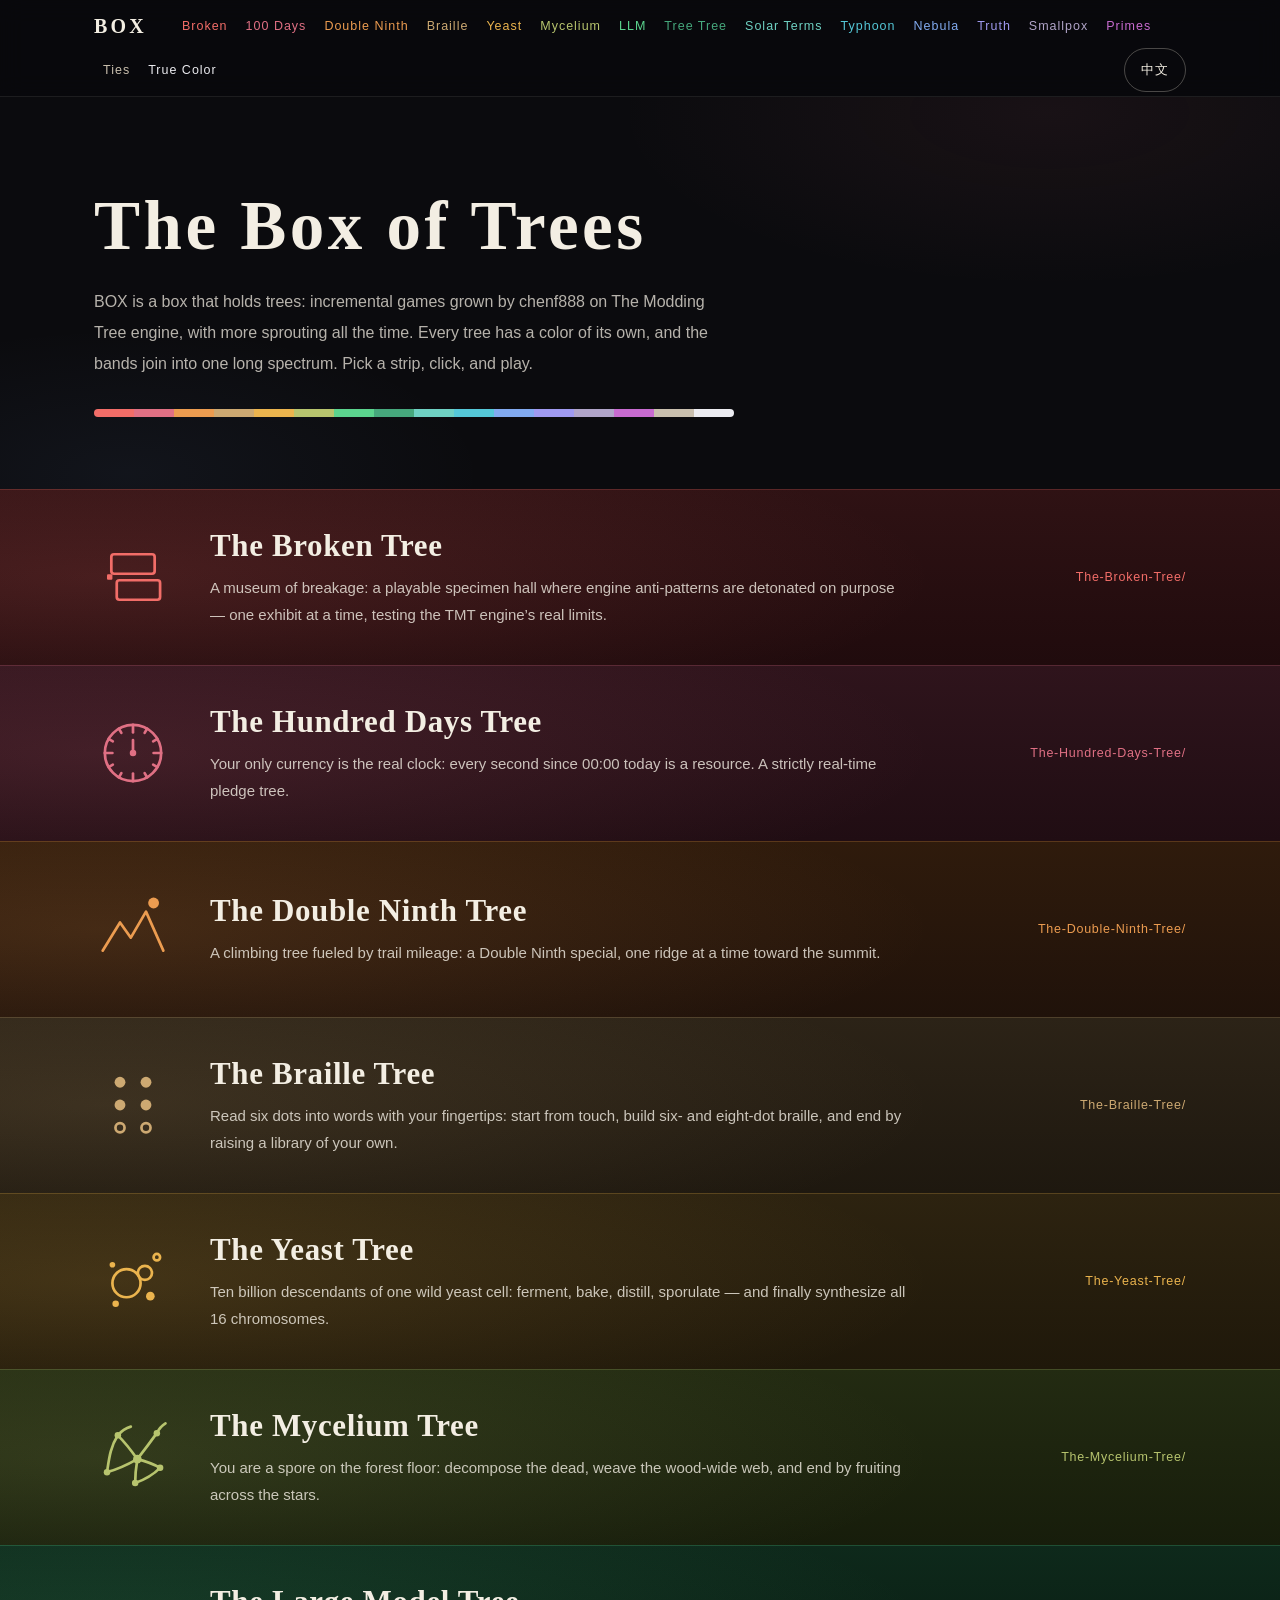
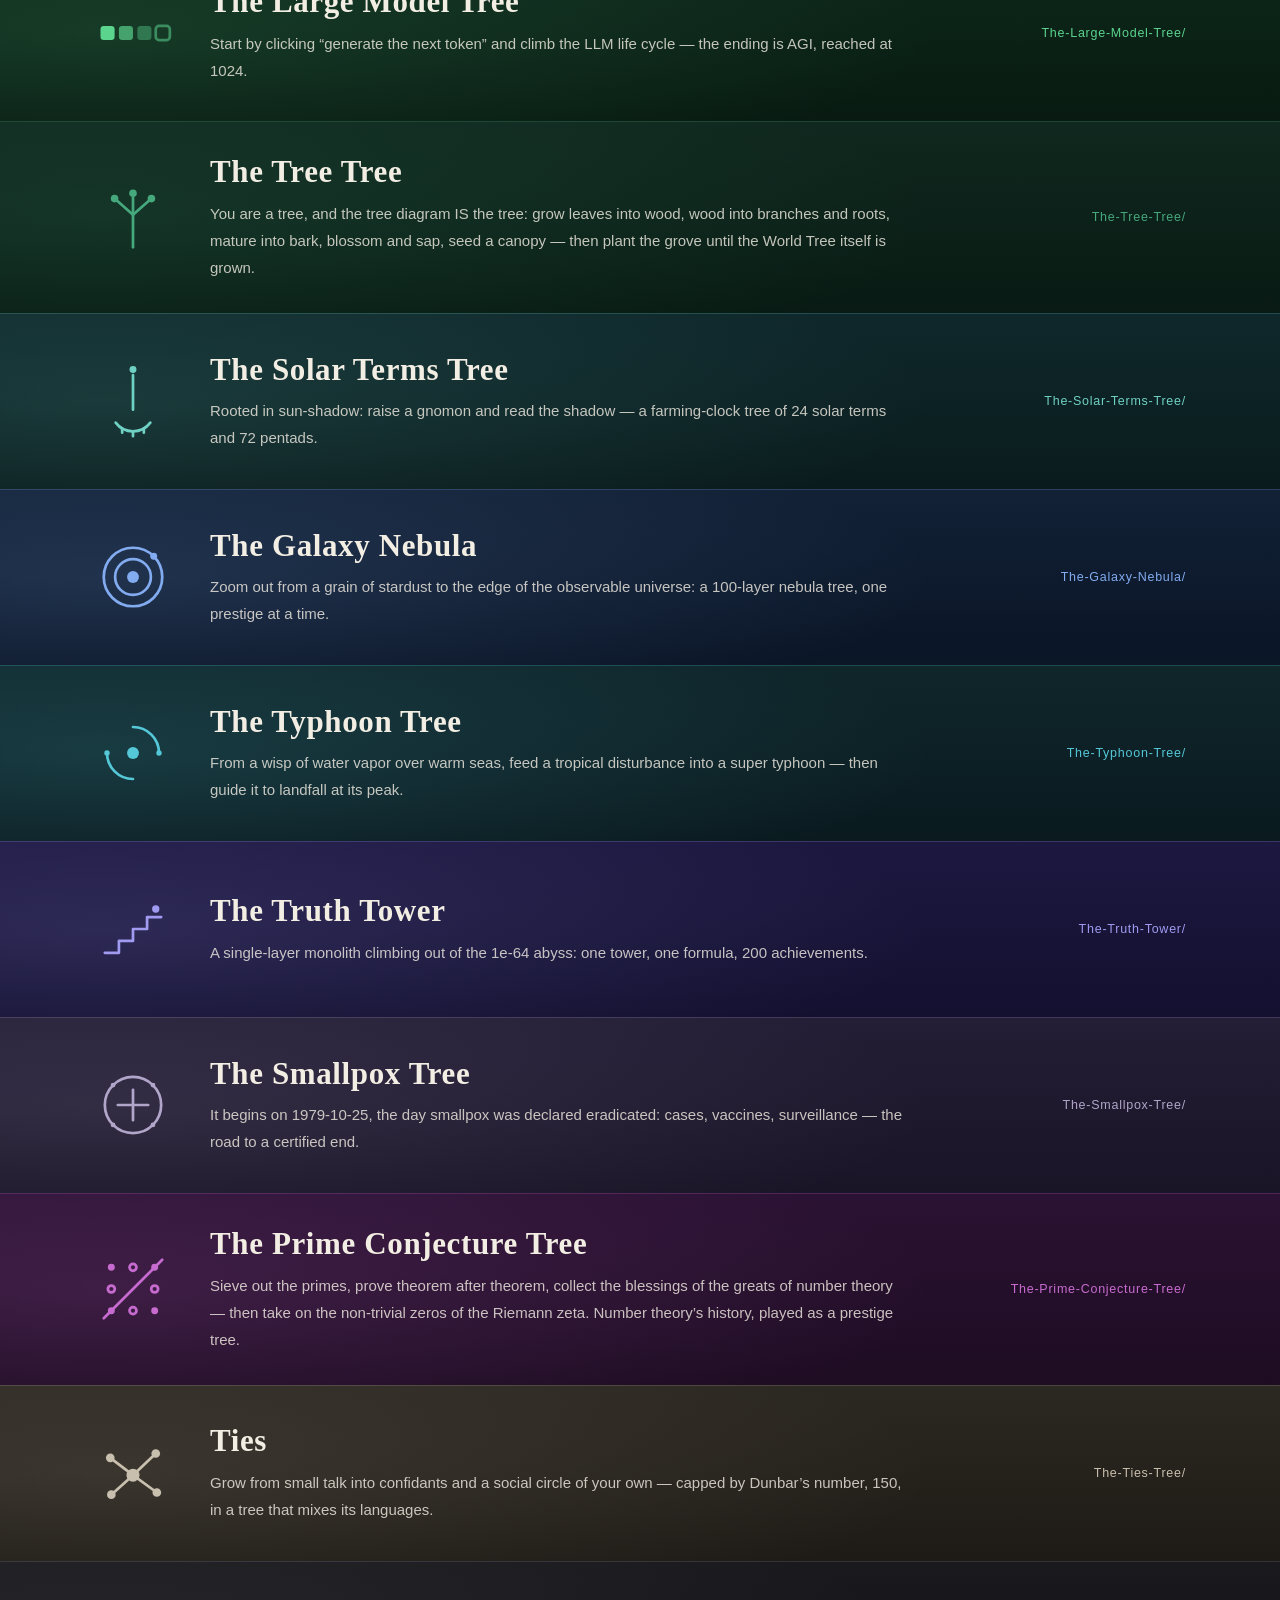
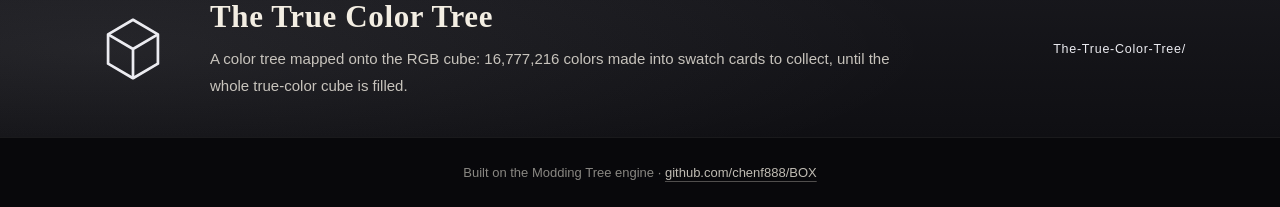
==== commit 26a1fee3: "13 to 16" ====
--- a/docs/index.html
+++ b/docs/index.html
@@ -80,6 +80,9 @@
   .t-terms   {--ac:#6FD1C3;--bg1:#0F282B;--bg2:#0A1B1D;--glow:rgba(111,209,195,.14);--edge:rgba(111,209,195,.22)}
   .t-nebula  {--ac:#82ABF0;--bg1:#122136;--bg2:#0A1526;--glow:rgba(130,171,240,.16);--edge:rgba(130,171,240,.22)}
   .t-truth   {--ac:#A09AF0;--bg1:#1C1840;--bg2:#131030;--glow:rgba(160,154,240,.16);--edge:rgba(160,154,240,.22)}
+  .t-tree    {--ac:#46A87D;--bg1:#10281F;--bg2:#081A13;--glow:rgba(70,168,125,.15);--edge:rgba(70,168,125,.22)}
+  .t-typhoon {--ac:#55C8D8;--bg1:#0F262B;--bg2:#0A1A1F;--glow:rgba(85,200,216,.16);--edge:rgba(85,200,216,.22)}
+  .t-prime   {--ac:#C86BD0;--bg1:#2B1233;--bg2:#1D0C22;--glow:rgba(200,107,208,.16);--edge:rgba(200,107,208,.22)}
   .t-smallpox{--ac:#B1A5C9;--bg1:#241E36;--bg2:#191426;--glow:rgba(177,165,201,.14);--edge:rgba(177,165,201,.22)}
   .t-ties    {--ac:#C9BFAE;--bg1:#2C2822;--bg2:#1E1B16;--glow:rgba(201,191,174,.13);--edge:rgba(201,191,174,.2)}
   .t-true    {--ac:#ECECF1;--bg1:#19191E;--bg2:#0F0F13;--glow:rgba(236,236,241,.08);--edge:rgba(236,236,241,.12)}
@@ -119,10 +122,13 @@
     <a class="nv t-yeast"    href="#yeast"><span class="z">酵母</span><span class="e">Yeast</span></a>
     <a class="nv t-myc"      href="#mycelium"><span class="z">菌丝</span><span class="e">Mycelium</span></a>
     <a class="nv t-llm"      href="#large-model"><span class="z">大模型</span><span class="e">LLM</span></a>
+    <a class="nv t-tree"     href="#tree-tree"><span class="z">树之树</span><span class="e">Tree Tree</span></a>
     <a class="nv t-terms"    href="#solar-terms"><span class="z">节气</span><span class="e">Solar Terms</span></a>
+    <a class="nv t-typhoon"  href="#typhoon"><span class="z">台风</span><span class="e">Typhoon</span></a>
     <a class="nv t-nebula"   href="#galaxy"><span class="z">星云</span><span class="e">Nebula</span></a>
     <a class="nv t-truth"    href="#truth-tower"><span class="z">真理</span><span class="e">Truth</span></a>
     <a class="nv t-smallpox" href="#smallpox"><span class="z">天花</span><span class="e">Smallpox</span></a>
+    <a class="nv t-prime"    href="#prime-conjecture"><span class="z">素数</span><span class="e">Primes</span></a>
     <a class="nv t-ties"     href="#ties"><span class="z">交情</span><span class="e">Ties</span></a>
     <a class="nv t-true"     href="#true-color"><span class="z">真彩</span><span class="e">True Color</span></a>
     <button class="lang" id="langbtn" type="button" aria-label="切换语言 Switch language"><span class="z">EN</span><span class="e">中文</span></button>
@@ -135,7 +141,7 @@
       <h1><span class="z">盒中树</span><span class="e">The Box of Trees</span></h1>
       <p class="lead"><span class="z">BOX 是一只装树的盒子：里面收着 chenf888 用 The Modding Tree 引擎自制的增量放置游戏，以后还会长出新树。每棵树有一种专属颜色，色带连成一条色谱长卷——认准一条，点进去就能玩。</span><span class="e">BOX is a box that holds trees: incremental games grown by chenf888 on The Modding Tree engine, with more sprouting all the time. Every tree has a color of its own, and the bands join into one long spectrum. Pick a strip, click, and play.</span></p>
       <div class="pal" aria-hidden="true">
-        <i class="t-broken"></i><i class="t-hundred"></i><i class="t-ninth"></i><i class="t-braille"></i><i class="t-yeast"></i><i class="t-myc"></i><i class="t-llm"></i><i class="t-terms"></i><i class="t-nebula"></i><i class="t-truth"></i><i class="t-smallpox"></i><i class="t-ties"></i><i class="t-true"></i>
+        <i class="t-broken"></i><i class="t-hundred"></i><i class="t-ninth"></i><i class="t-braille"></i><i class="t-yeast"></i><i class="t-myc"></i><i class="t-llm"></i><i class="t-tree"></i><i class="t-terms"></i><i class="t-typhoon"></i><i class="t-nebula"></i><i class="t-truth"></i><i class="t-smallpox"></i><i class="t-prime"></i><i class="t-ties"></i><i class="t-true"></i>
       </div>
     </div>
   </header>
@@ -231,6 +237,19 @@
     </div>
   </a>
 
+  <a class="band t-tree" id="tree-tree" href="/BOX/The-Tree-Tree/">
+    <div class="wrap">
+      <span class="glyph" aria-hidden="true">
+        <svg viewBox="0 0 72 72"><g fill="none" stroke="currentColor" stroke-width="2.5" stroke-linecap="round"><path d="M36 64 V34"/><path d="M36 34 L19 19"/><path d="M36 34 L53 19"/><path d="M36 34 L36 18"/></g><g fill="currentColor"><circle cx="19" cy="19" r="3.5"/><circle cx="53" cy="19" r="3.5"/><circle cx="36" cy="14" r="3.5"/></g></svg>
+      </span>
+      <span class="body">
+        <span class="tt"><span class="z">The Tree Tree</span><span class="e">The Tree Tree</span></span>
+        <span class="intro"><span class="z">你自己就是一棵树，树形图即这棵树：叶子长成木，木长成枝与根，树皮、花、树液、树冠——最后把一片林种成世界之树。</span><span class="e">You are a tree, and the tree diagram IS the tree: grow leaves into wood, wood into branches and roots, mature into bark, blossom and sap, seed a canopy — then plant the grove until the World Tree itself is grown.</span></span>
+      </span>
+      <span class="dir">The-Tree-Tree/</span>
+    </div>
+  </a>
+
   <a class="band t-terms" id="solar-terms" href="/BOX/The-Solar-Terms-Tree/">
     <div class="wrap">
       <span class="glyph" aria-hidden="true">
@@ -257,6 +276,19 @@
     </div>
   </a>
 
+  <a class="band t-typhoon" id="typhoon" href="/BOX/The-Typhoon-Tree/">
+    <div class="wrap">
+      <span class="glyph" aria-hidden="true">
+        <svg viewBox="0 0 72 72"><g fill="none" stroke="currentColor" stroke-width="2.5" stroke-linecap="round"><path d="M36 12 A24 24 0 0 1 60 36"/><path d="M36 60 A24 24 0 0 1 12 36"/></g><circle cx="36" cy="36" r="5.5" fill="currentColor"/><circle cx="60" cy="36" r="2.5" fill="currentColor"/><circle cx="12" cy="36" r="2.5" fill="currentColor"/></svg>
+      </span>
+      <span class="body">
+        <span class="tt"><span class="z">台风树</span> <span class="en">The Typhoon Tree</span><span class="e">The Typhoon Tree</span></span>
+        <span class="intro"><span class="z">从暖海上一缕水汽开始，把一次热带扰动喂成超强台风，最后在巅峰时刻亲手送它登陆。</span><span class="e">From a wisp of water vapor over warm seas, feed a tropical disturbance into a super typhoon — then guide it to landfall at its peak.</span></span>
+      </span>
+      <span class="dir">The-Typhoon-Tree/</span>
+    </div>
+  </a>
+
   <a class="band t-truth" id="truth-tower" href="/BOX/The-Truth-Tower/">
     <div class="wrap">
       <span class="glyph" aria-hidden="true">
@@ -280,6 +312,19 @@
         <span class="intro"><span class="z">从 1979-10-25 天花绝迹日讲起：病例、疫苗、监测到根除认证的流行病之树。</span><span class="e">It begins on 1979-10-25, the day smallpox was declared eradicated: cases, vaccines, surveillance — the road to a certified end.</span></span>
       </span>
       <span class="dir">The-Smallpox-Tree/</span>
+    </div>
+  </a>
+
+  <a class="band t-prime" id="prime-conjecture" href="/BOX/The-Prime-Conjecture-Tree/">
+    <div class="wrap">
+      <span class="glyph" aria-hidden="true">
+        <svg viewBox="0 0 72 72"><g fill="currentColor"><circle cx="16" cy="16" r="3.2"/><circle cx="56" cy="16" r="3.2"/><circle cx="16" cy="56" r="3.2"/><circle cx="56" cy="56" r="3.2"/></g><g fill="none" stroke="currentColor" stroke-width="2.5"><circle cx="36" cy="16" r="3.2"/><circle cx="16" cy="36" r="3.2"/><circle cx="56" cy="36" r="3.2"/><circle cx="36" cy="56" r="3.2"/></g><line x1="9" y1="63" x2="63" y2="9" stroke="currentColor" stroke-width="2.5" stroke-linecap="round"/></svg>
+      </span>
+      <span class="body">
+        <span class="tt"><span class="z">推理素树</span> <span class="en">The Prime Conjecture Tree</span><span class="e">The Prime Conjecture Tree</span></span>
+        <span class="intro"><span class="z">用筛子筛出素数，证明一条条定理，收编数论先贤的祝福，最终挑战黎曼 ζ 的非平凡零点——把数论史玩成一棵声望树。</span><span class="e">Sieve out the primes, prove theorem after theorem, collect the blessings of the greats of number theory — then take on the non-trivial zeros of the Riemann zeta. Number theory’s history, played as a prestige tree.</span></span>
+      </span>
+      <span class="dir">The-Prime-Conjecture-Tree/</span>
     </div>
   </a>
 
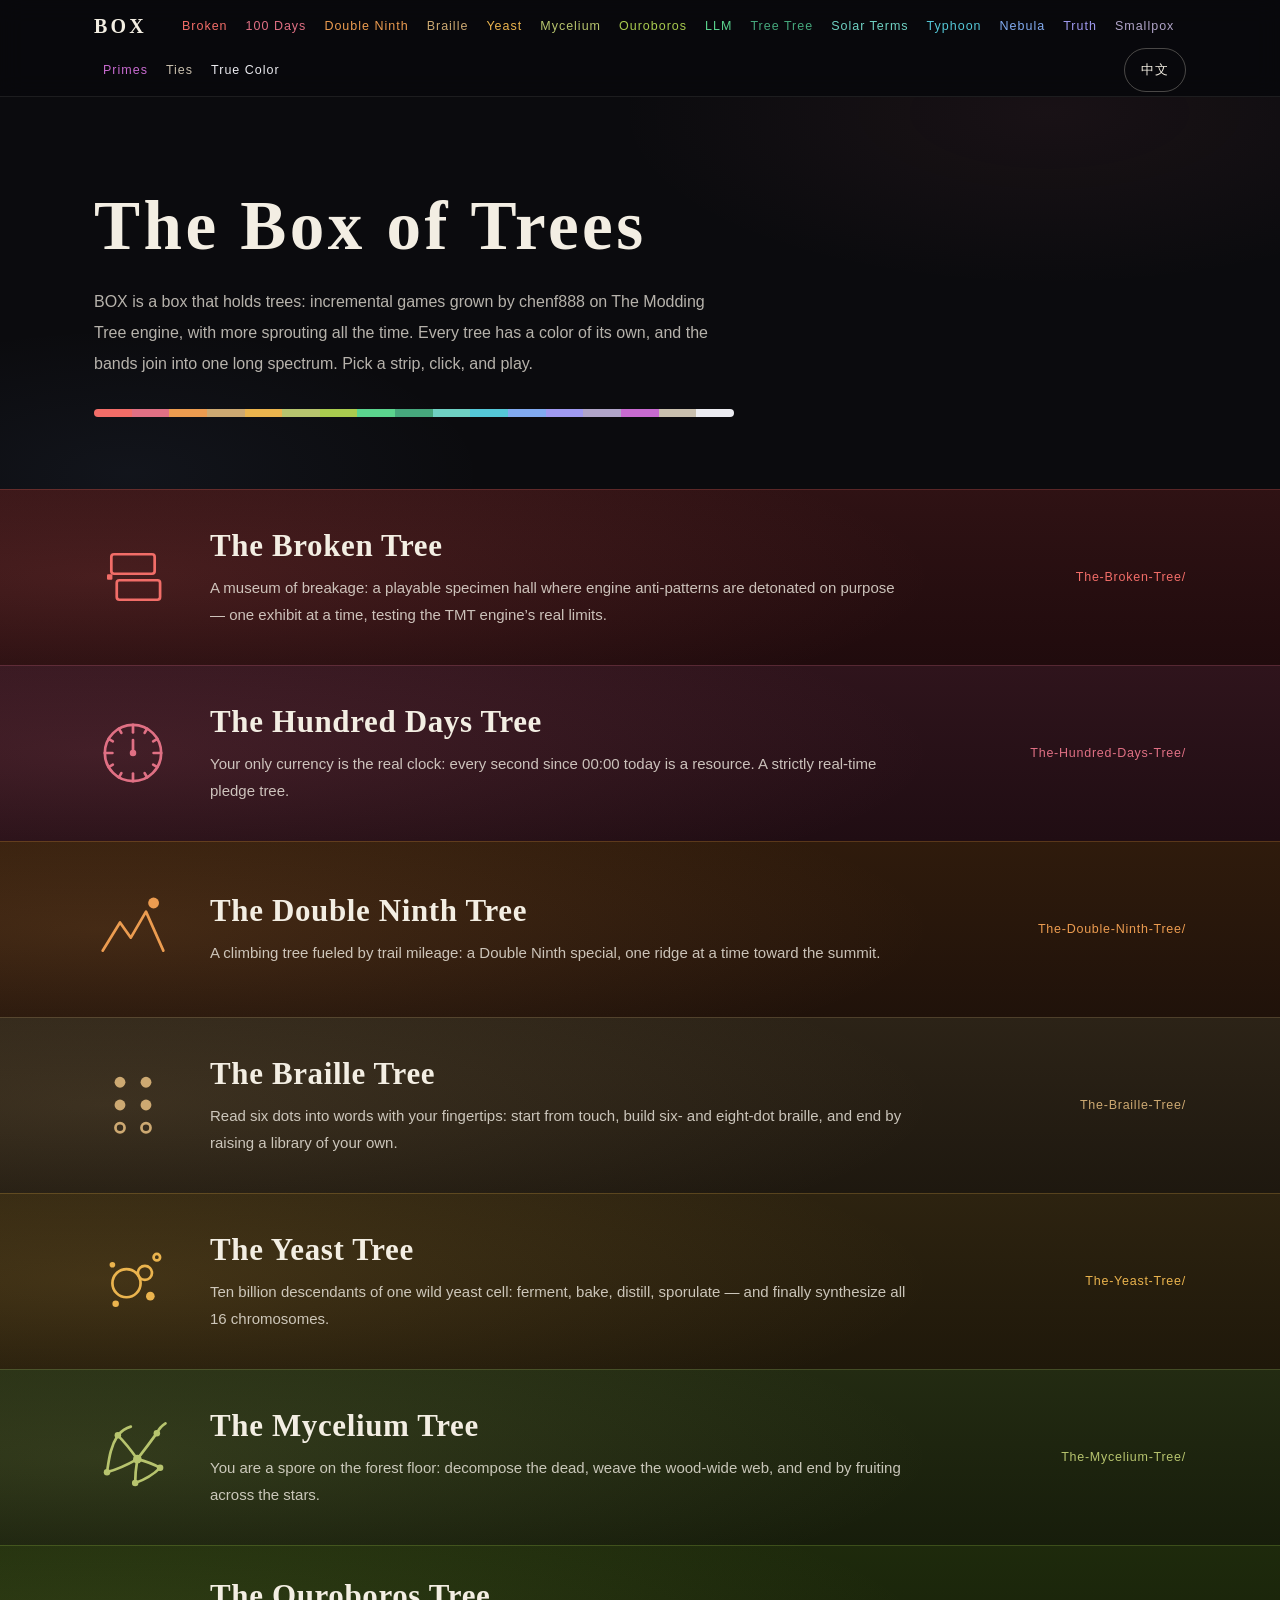
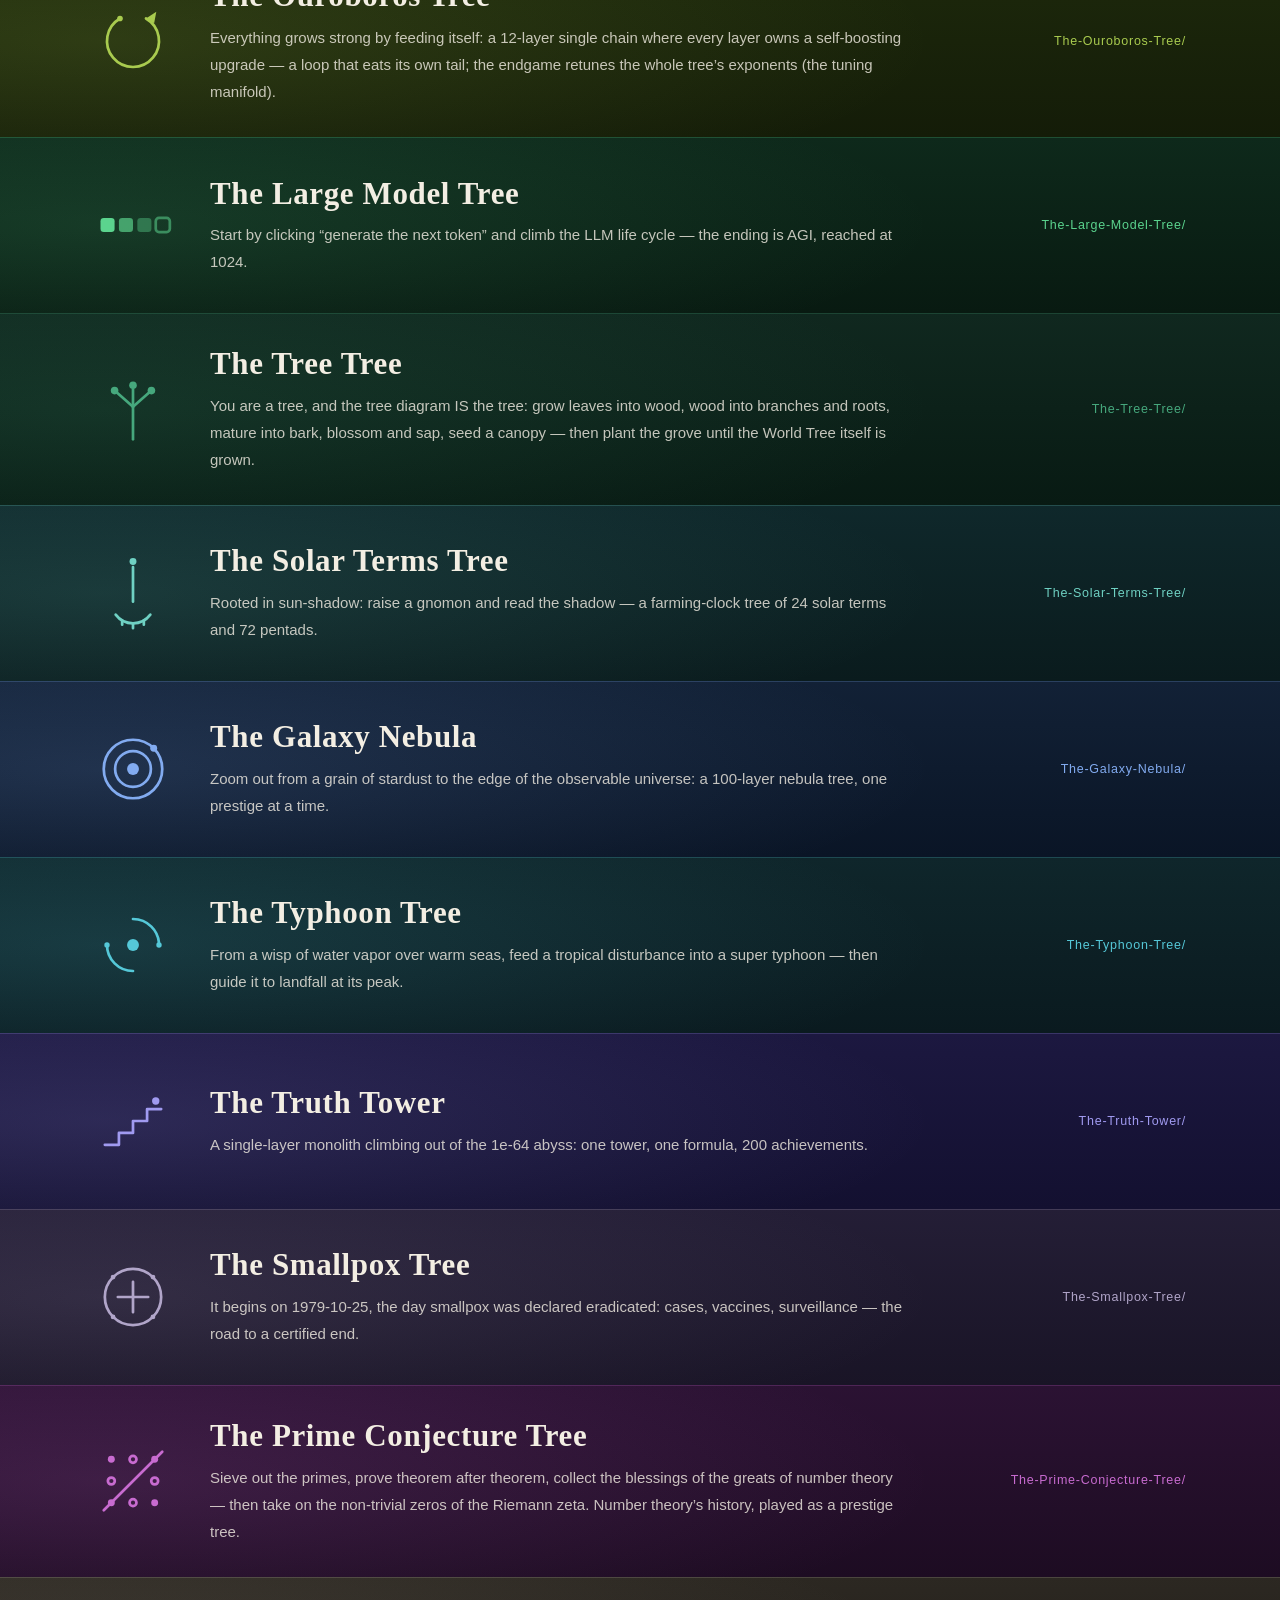
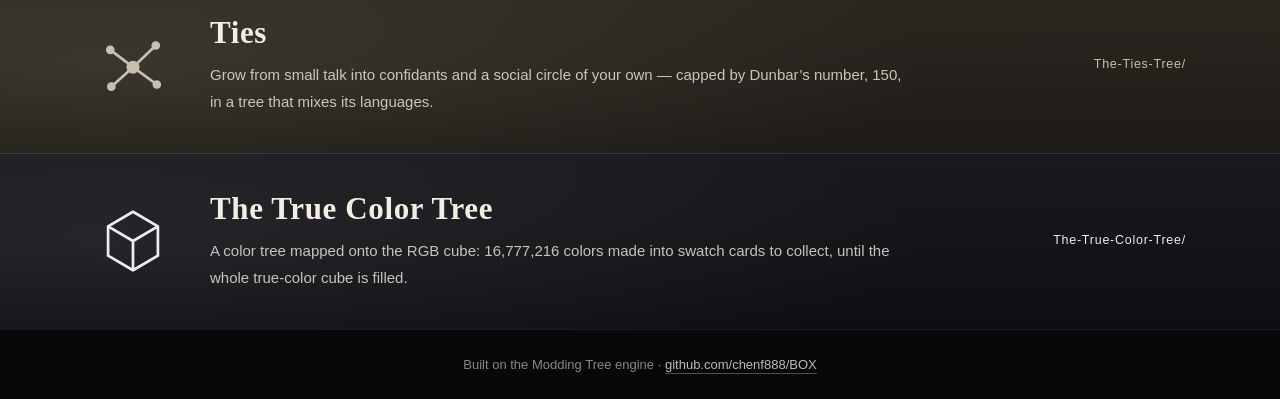
==== commit ea056a5b: "16 to 17" ====
--- a/docs/index.html
+++ b/docs/index.html
@@ -76,6 +76,7 @@
   .t-braille {--ac:#CDA972;--bg1:#2C2317;--bg2:#1E180F;--glow:rgba(205,169,114,.14);--edge:rgba(205,169,114,.22)}
   .t-yeast   {--ac:#EBB44E;--bg1:#2D2310;--bg2:#1F180A;--glow:rgba(235,180,78,.15);--edge:rgba(235,180,78,.22)}
   .t-myc     {--ac:#B7C46E;--bg1:#232B12;--bg2:#171D0B;--glow:rgba(183,196,110,.14);--edge:rgba(183,196,110,.22)}
+  .t-ouro    {--ac:#A9CB4F;--bg1:#1E2A0C;--bg2:#141C08;--glow:rgba(169,203,79,.15);--edge:rgba(169,203,79,.22)}
   .t-llm     {--ac:#5BD48E;--bg1:#0E291B;--bg2:#081A11;--glow:rgba(91,212,142,.14);--edge:rgba(91,212,142,.22)}
   .t-terms   {--ac:#6FD1C3;--bg1:#0F282B;--bg2:#0A1B1D;--glow:rgba(111,209,195,.14);--edge:rgba(111,209,195,.22)}
   .t-nebula  {--ac:#82ABF0;--bg1:#122136;--bg2:#0A1526;--glow:rgba(130,171,240,.16);--edge:rgba(130,171,240,.22)}
@@ -121,6 +122,7 @@
     <a class="nv t-braille"  href="#braille"><span class="z">盲文</span><span class="e">Braille</span></a>
     <a class="nv t-yeast"    href="#yeast"><span class="z">酵母</span><span class="e">Yeast</span></a>
     <a class="nv t-myc"      href="#mycelium"><span class="z">菌丝</span><span class="e">Mycelium</span></a>
+    <a class="nv t-ouro"     href="#ouroboros"><span class="z">衔尾</span><span class="e">Ouroboros</span></a>
     <a class="nv t-llm"      href="#large-model"><span class="z">大模型</span><span class="e">LLM</span></a>
     <a class="nv t-tree"     href="#tree-tree"><span class="z">树之树</span><span class="e">Tree Tree</span></a>
     <a class="nv t-terms"    href="#solar-terms"><span class="z">节气</span><span class="e">Solar Terms</span></a>
@@ -141,7 +143,7 @@
       <h1><span class="z">盒中树</span><span class="e">The Box of Trees</span></h1>
       <p class="lead"><span class="z">BOX 是一只装树的盒子：里面收着 chenf888 用 The Modding Tree 引擎自制的增量放置游戏，以后还会长出新树。每棵树有一种专属颜色，色带连成一条色谱长卷——认准一条，点进去就能玩。</span><span class="e">BOX is a box that holds trees: incremental games grown by chenf888 on The Modding Tree engine, with more sprouting all the time. Every tree has a color of its own, and the bands join into one long spectrum. Pick a strip, click, and play.</span></p>
       <div class="pal" aria-hidden="true">
-        <i class="t-broken"></i><i class="t-hundred"></i><i class="t-ninth"></i><i class="t-braille"></i><i class="t-yeast"></i><i class="t-myc"></i><i class="t-llm"></i><i class="t-tree"></i><i class="t-terms"></i><i class="t-typhoon"></i><i class="t-nebula"></i><i class="t-truth"></i><i class="t-smallpox"></i><i class="t-prime"></i><i class="t-ties"></i><i class="t-true"></i>
+        <i class="t-broken"></i><i class="t-hundred"></i><i class="t-ninth"></i><i class="t-braille"></i><i class="t-yeast"></i><i class="t-myc"></i><i class="t-ouro"></i><i class="t-llm"></i><i class="t-tree"></i><i class="t-terms"></i><i class="t-typhoon"></i><i class="t-nebula"></i><i class="t-truth"></i><i class="t-smallpox"></i><i class="t-prime"></i><i class="t-ties"></i><i class="t-true"></i>
       </div>
     </div>
   </header>
@@ -221,6 +223,19 @@
         <span class="intro"><span class="z">你是林间一颗孢子：分解死者、编织木维网（wood-wide web），最终在星空结果。</span><span class="e">You are a spore on the forest floor: decompose the dead, weave the wood-wide web, and end by fruiting across the stars.</span></span>
       </span>
       <span class="dir">The-Mycelium-Tree/</span>
+    </div>
+  </a>
+
+  <a class="band t-ouro" id="ouroboros" href="/BOX/The-Ouroboros-Tree/">
+    <div class="wrap">
+      <span class="glyph" aria-hidden="true">
+        <svg viewBox="0 0 72 72"><path d="M48 15.2 A24 24 0 1 1 24 15.2" fill="none" stroke="currentColor" stroke-width="2.5" stroke-linecap="round"/><path d="M48 15.2 L57.5 9 L55.5 19.5 Z" fill="currentColor"/><circle cx="24" cy="15.2" r="2.6" fill="currentColor"/></svg>
+      </span>
+      <span class="body">
+        <span class="tt"><span class="z">衔尾树</span> <span class="en">The Ouroboros Tree</span><span class="e">The Ouroboros Tree</span></span>
+        <span class="intro"><span class="z">万物靠喂养自己而变强：12 层单链，每层一条专属「自增益项」——一条吃自己尾巴的反馈回路；终局把整棵树的指数重新调谐（调谐流形）。</span><span class="e">Everything grows strong by feeding itself: a 12-layer single chain where every layer owns a self-boosting upgrade — a loop that eats its own tail; the endgame retunes the whole tree’s exponents (the tuning manifold).</span></span>
+      </span>
+      <span class="dir">The-Ouroboros-Tree/</span>
     </div>
   </a>
 
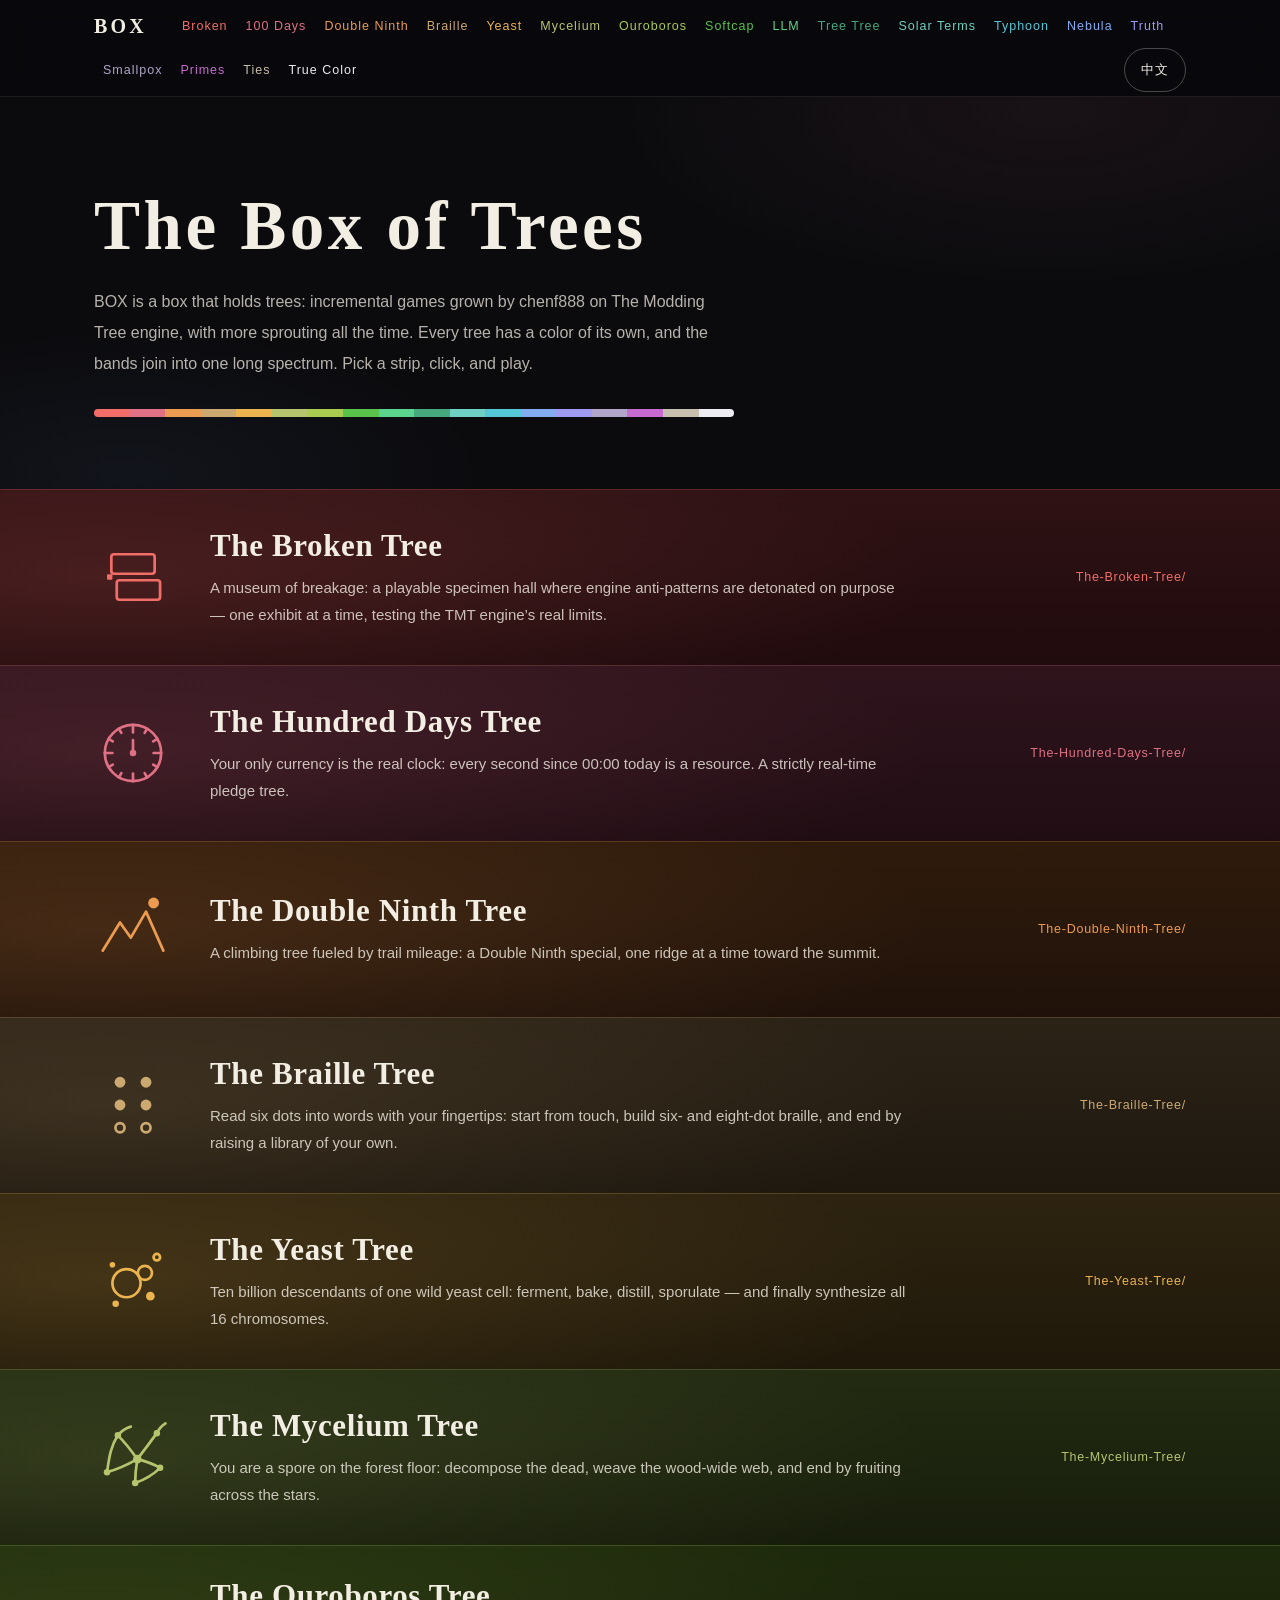
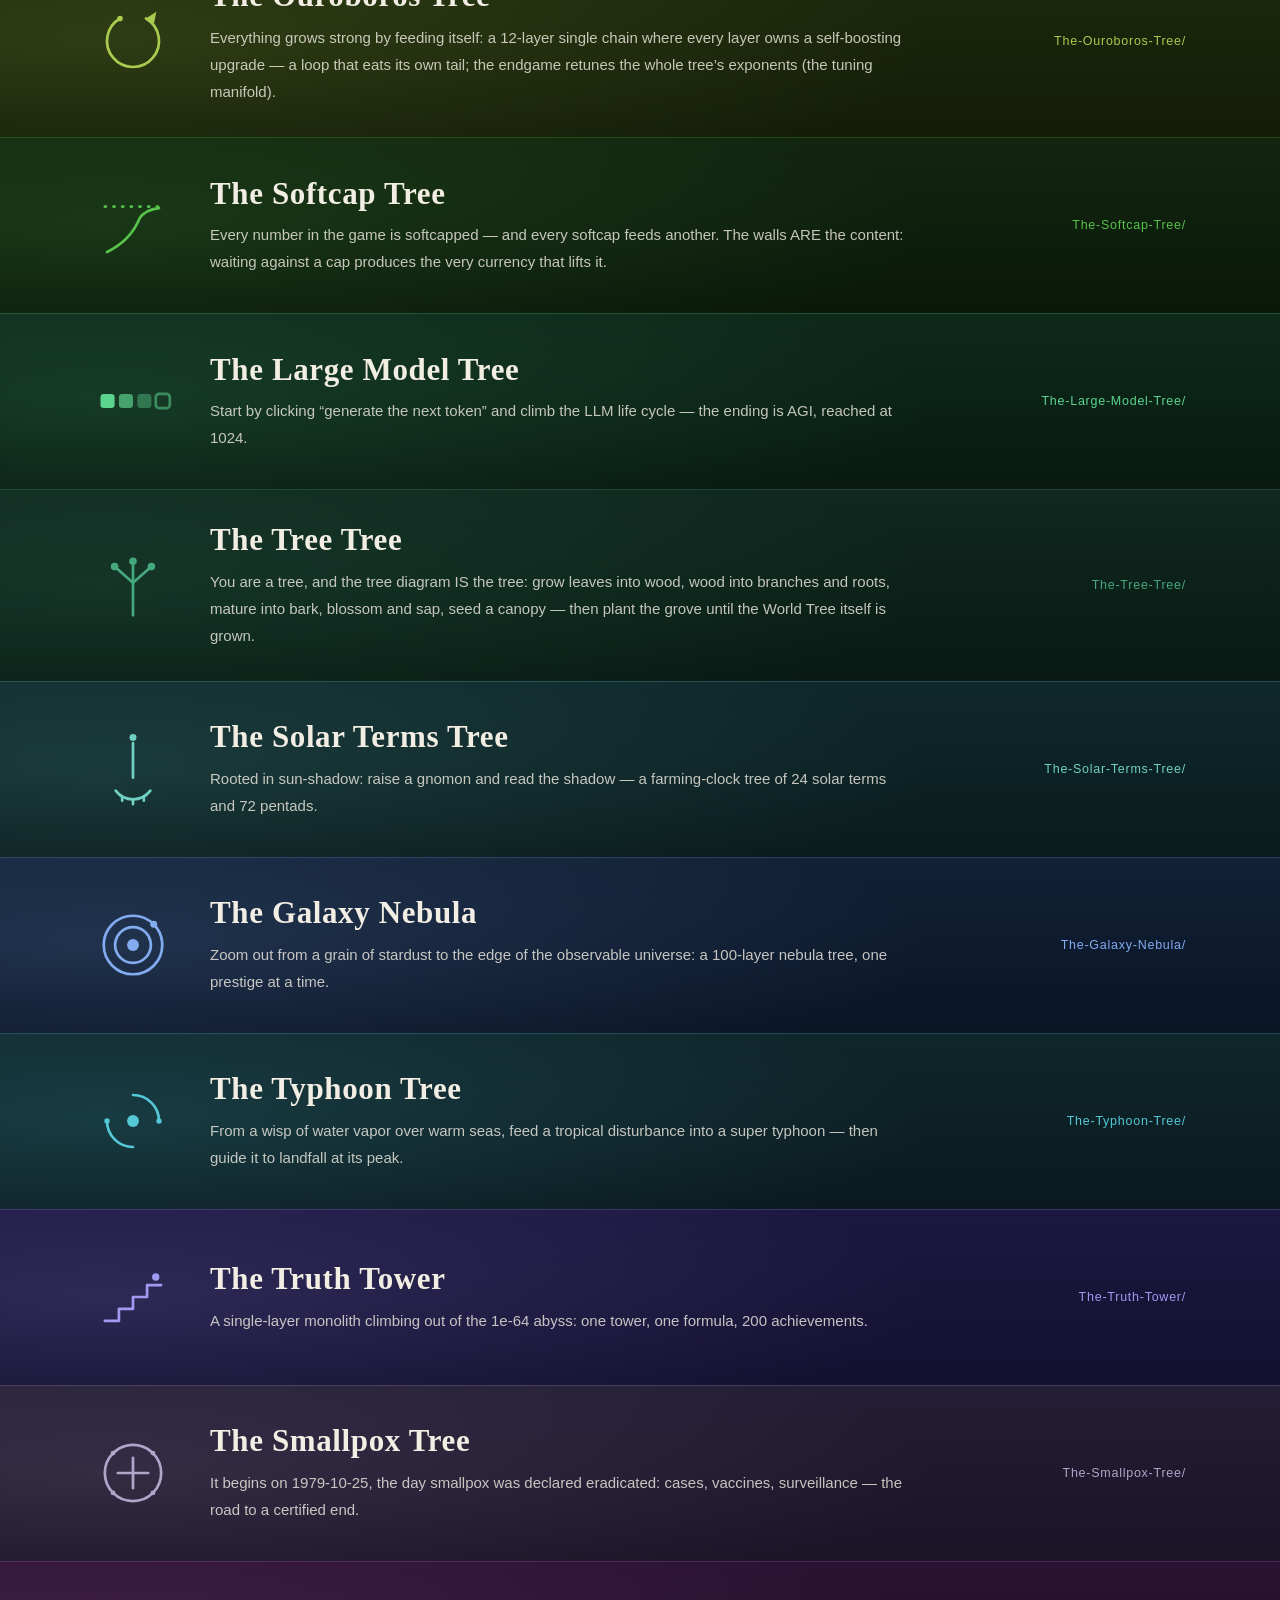
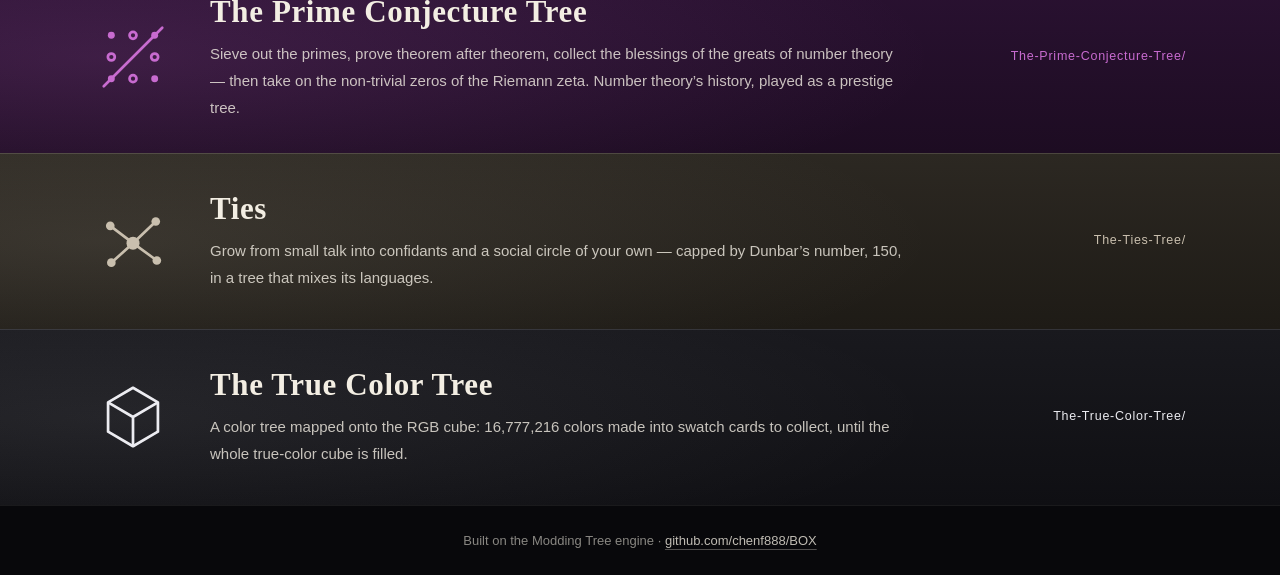
==== commit 06efe67f: "18" ====
--- a/docs/index.html
+++ b/docs/index.html
@@ -77,6 +77,7 @@
   .t-yeast   {--ac:#EBB44E;--bg1:#2D2310;--bg2:#1F180A;--glow:rgba(235,180,78,.15);--edge:rgba(235,180,78,.22)}
   .t-myc     {--ac:#B7C46E;--bg1:#232B12;--bg2:#171D0B;--glow:rgba(183,196,110,.14);--edge:rgba(183,196,110,.22)}
   .t-ouro    {--ac:#A9CB4F;--bg1:#1E2A0C;--bg2:#141C08;--glow:rgba(169,203,79,.15);--edge:rgba(169,203,79,.22)}
+  .t-softcap {--ac:#58C24B;--bg1:#12260F;--bg2:#0A180A;--glow:rgba(88,194,75,.15);--edge:rgba(88,194,75,.22)}
   .t-llm     {--ac:#5BD48E;--bg1:#0E291B;--bg2:#081A11;--glow:rgba(91,212,142,.14);--edge:rgba(91,212,142,.22)}
   .t-terms   {--ac:#6FD1C3;--bg1:#0F282B;--bg2:#0A1B1D;--glow:rgba(111,209,195,.14);--edge:rgba(111,209,195,.22)}
   .t-nebula  {--ac:#82ABF0;--bg1:#122136;--bg2:#0A1526;--glow:rgba(130,171,240,.16);--edge:rgba(130,171,240,.22)}
@@ -123,6 +124,7 @@
     <a class="nv t-yeast"    href="#yeast"><span class="z">酵母</span><span class="e">Yeast</span></a>
     <a class="nv t-myc"      href="#mycelium"><span class="z">菌丝</span><span class="e">Mycelium</span></a>
     <a class="nv t-ouro"     href="#ouroboros"><span class="z">衔尾</span><span class="e">Ouroboros</span></a>
+    <a class="nv t-softcap"  href="#softcap"><span class="z">软上限</span><span class="e">Softcap</span></a>
     <a class="nv t-llm"      href="#large-model"><span class="z">大模型</span><span class="e">LLM</span></a>
     <a class="nv t-tree"     href="#tree-tree"><span class="z">树之树</span><span class="e">Tree Tree</span></a>
     <a class="nv t-terms"    href="#solar-terms"><span class="z">节气</span><span class="e">Solar Terms</span></a>
@@ -143,7 +145,7 @@
       <h1><span class="z">盒中树</span><span class="e">The Box of Trees</span></h1>
       <p class="lead"><span class="z">BOX 是一只装树的盒子：里面收着 chenf888 用 The Modding Tree 引擎自制的增量放置游戏，以后还会长出新树。每棵树有一种专属颜色，色带连成一条色谱长卷——认准一条，点进去就能玩。</span><span class="e">BOX is a box that holds trees: incremental games grown by chenf888 on The Modding Tree engine, with more sprouting all the time. Every tree has a color of its own, and the bands join into one long spectrum. Pick a strip, click, and play.</span></p>
       <div class="pal" aria-hidden="true">
-        <i class="t-broken"></i><i class="t-hundred"></i><i class="t-ninth"></i><i class="t-braille"></i><i class="t-yeast"></i><i class="t-myc"></i><i class="t-ouro"></i><i class="t-llm"></i><i class="t-tree"></i><i class="t-terms"></i><i class="t-typhoon"></i><i class="t-nebula"></i><i class="t-truth"></i><i class="t-smallpox"></i><i class="t-prime"></i><i class="t-ties"></i><i class="t-true"></i>
+        <i class="t-broken"></i><i class="t-hundred"></i><i class="t-ninth"></i><i class="t-braille"></i><i class="t-yeast"></i><i class="t-myc"></i><i class="t-ouro"></i><i class="t-softcap"></i><i class="t-llm"></i><i class="t-tree"></i><i class="t-terms"></i><i class="t-typhoon"></i><i class="t-nebula"></i><i class="t-truth"></i><i class="t-smallpox"></i><i class="t-prime"></i><i class="t-ties"></i><i class="t-true"></i>
       </div>
     </div>
   </header>
@@ -236,6 +238,19 @@
         <span class="intro"><span class="z">万物靠喂养自己而变强：12 层单链，每层一条专属「自增益项」——一条吃自己尾巴的反馈回路；终局把整棵树的指数重新调谐（调谐流形）。</span><span class="e">Everything grows strong by feeding itself: a 12-layer single chain where every layer owns a self-boosting upgrade — a loop that eats its own tail; the endgame retunes the whole tree’s exponents (the tuning manifold).</span></span>
       </span>
       <span class="dir">The-Ouroboros-Tree/</span>
+    </div>
+  </a>
+
+  <a class="band t-softcap" id="softcap" href="/BOX/The-Softcap-Tree/">
+    <div class="wrap">
+      <span class="glyph" aria-hidden="true">
+        <svg viewBox="0 0 72 72"><line x1="10" y1="19" x2="62" y2="19" stroke="currentColor" stroke-width="2.5" stroke-linecap="round" stroke-dasharray="1 7"/><path d="M12 61 Q34 50 42 30 Q47 22 60 20.5" fill="none" stroke="currentColor" stroke-width="2.5" stroke-linecap="round"/></svg>
+      </span>
+      <span class="body">
+        <span class="tt"><span class="z">软上限之树</span> <span class="en">The Softcap Tree</span><span class="e">The Softcap Tree</span></span>
+        <span class="intro"><span class="z">每个数字都会被软上限压弯，而每道上限又喂养着下一道：墙就是内容——顶着上限等待，产出的正是抬高它的资源。</span><span class="e">Every number in the game is softcapped — and every softcap feeds another. The walls ARE the content: waiting against a cap produces the very currency that lifts it.</span></span>
+      </span>
+      <span class="dir">The-Softcap-Tree/</span>
     </div>
   </a>
 
